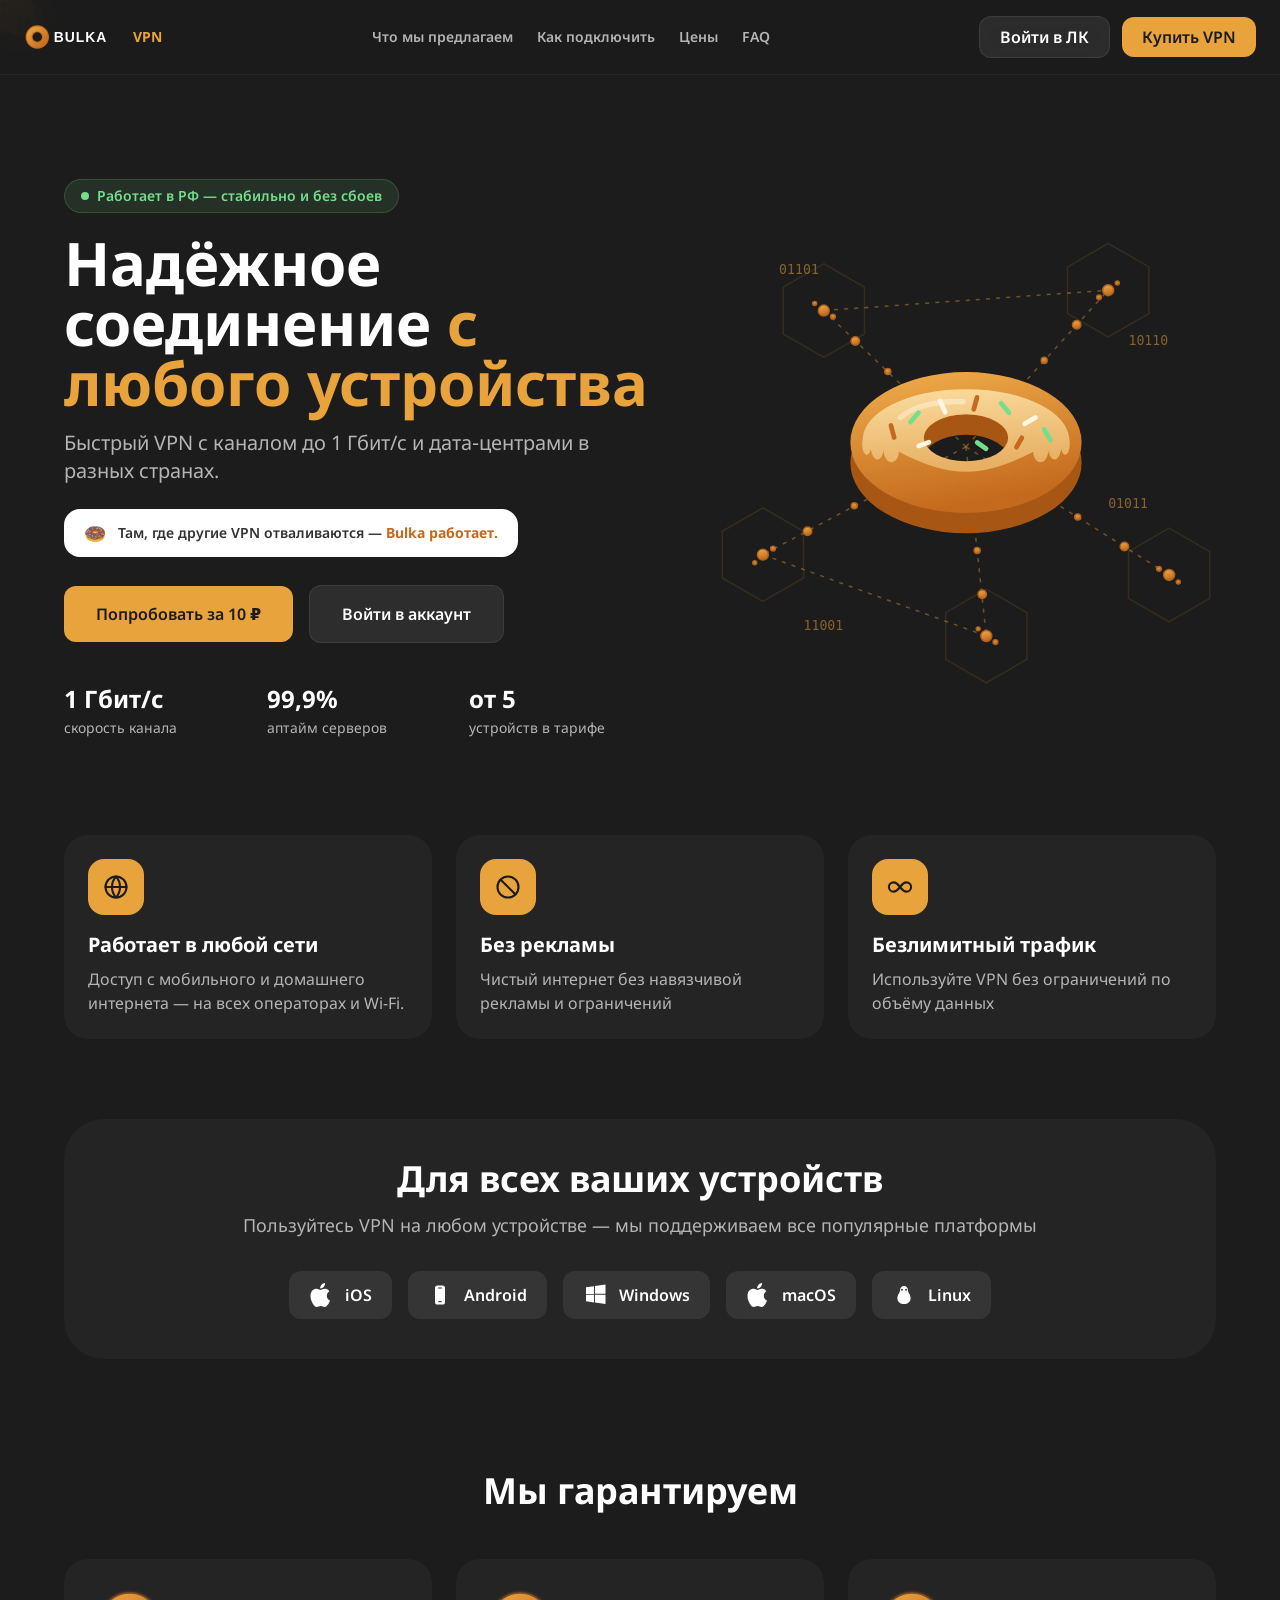
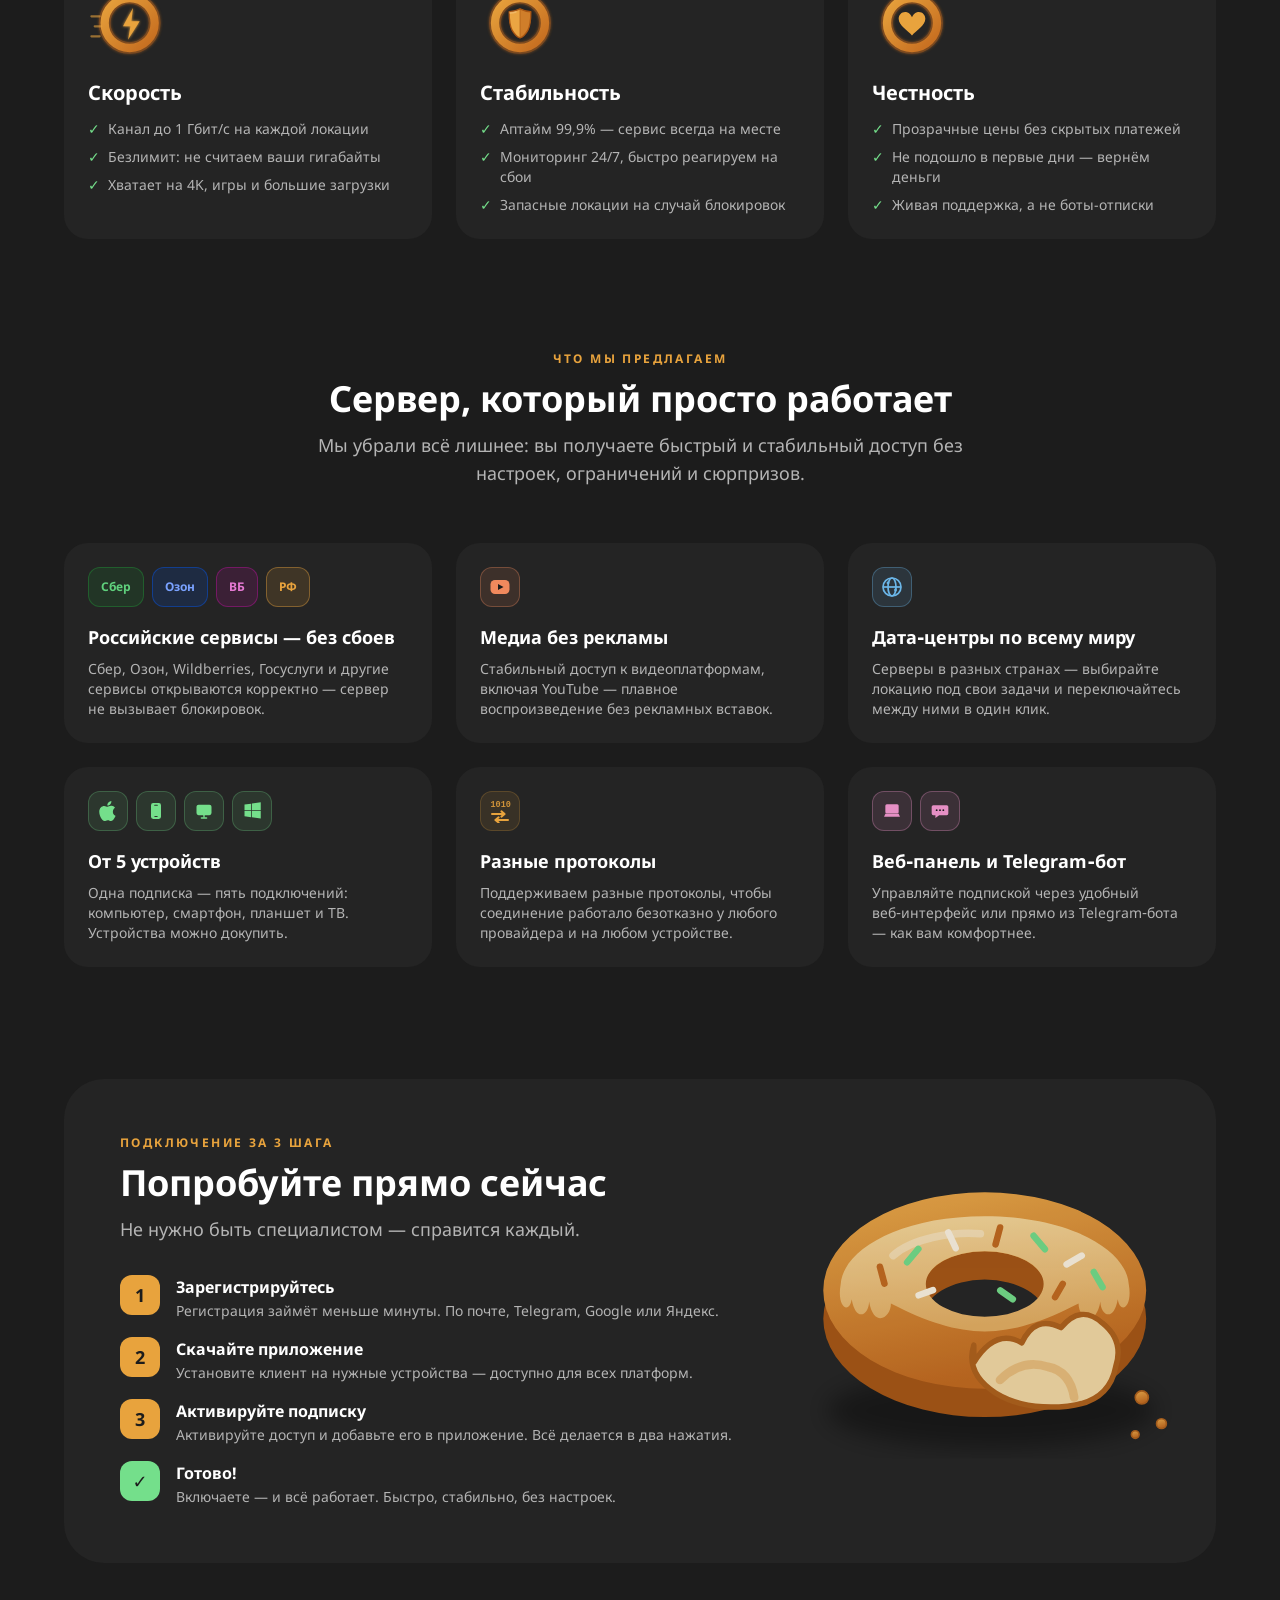
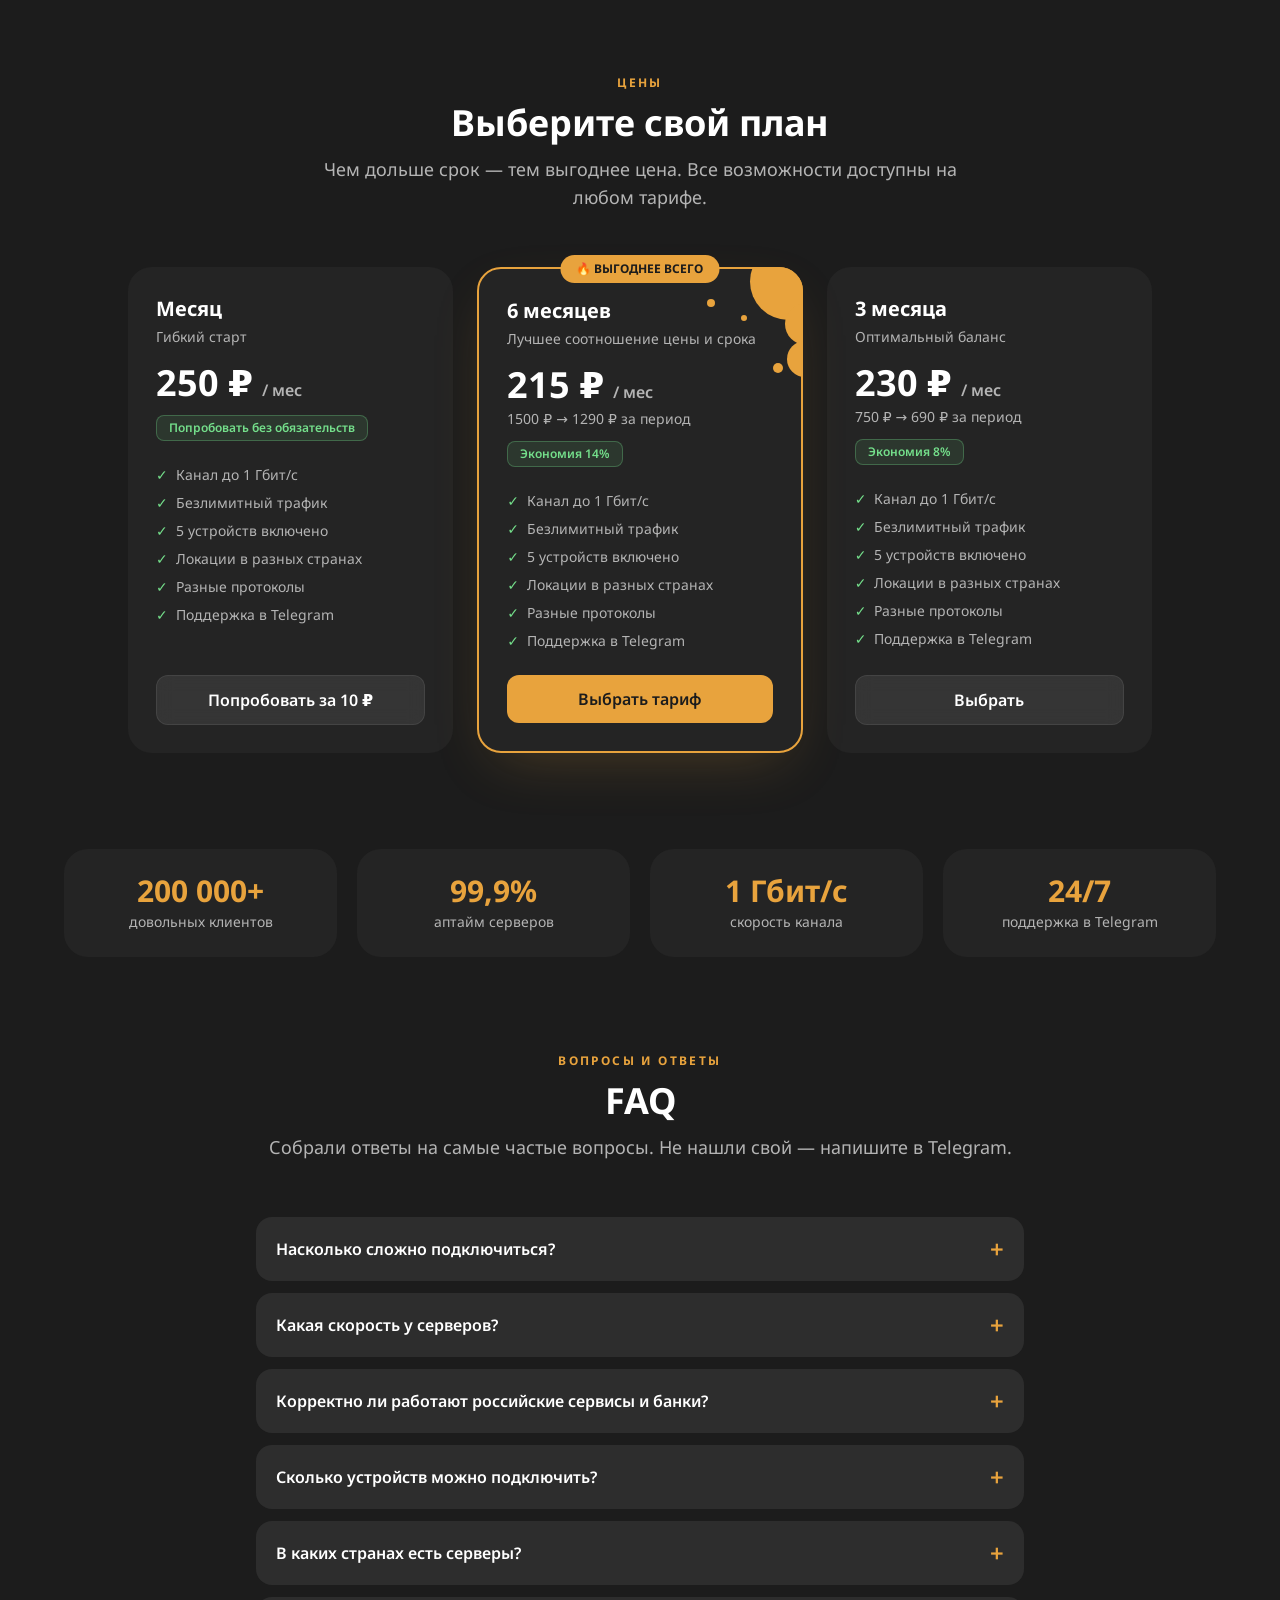
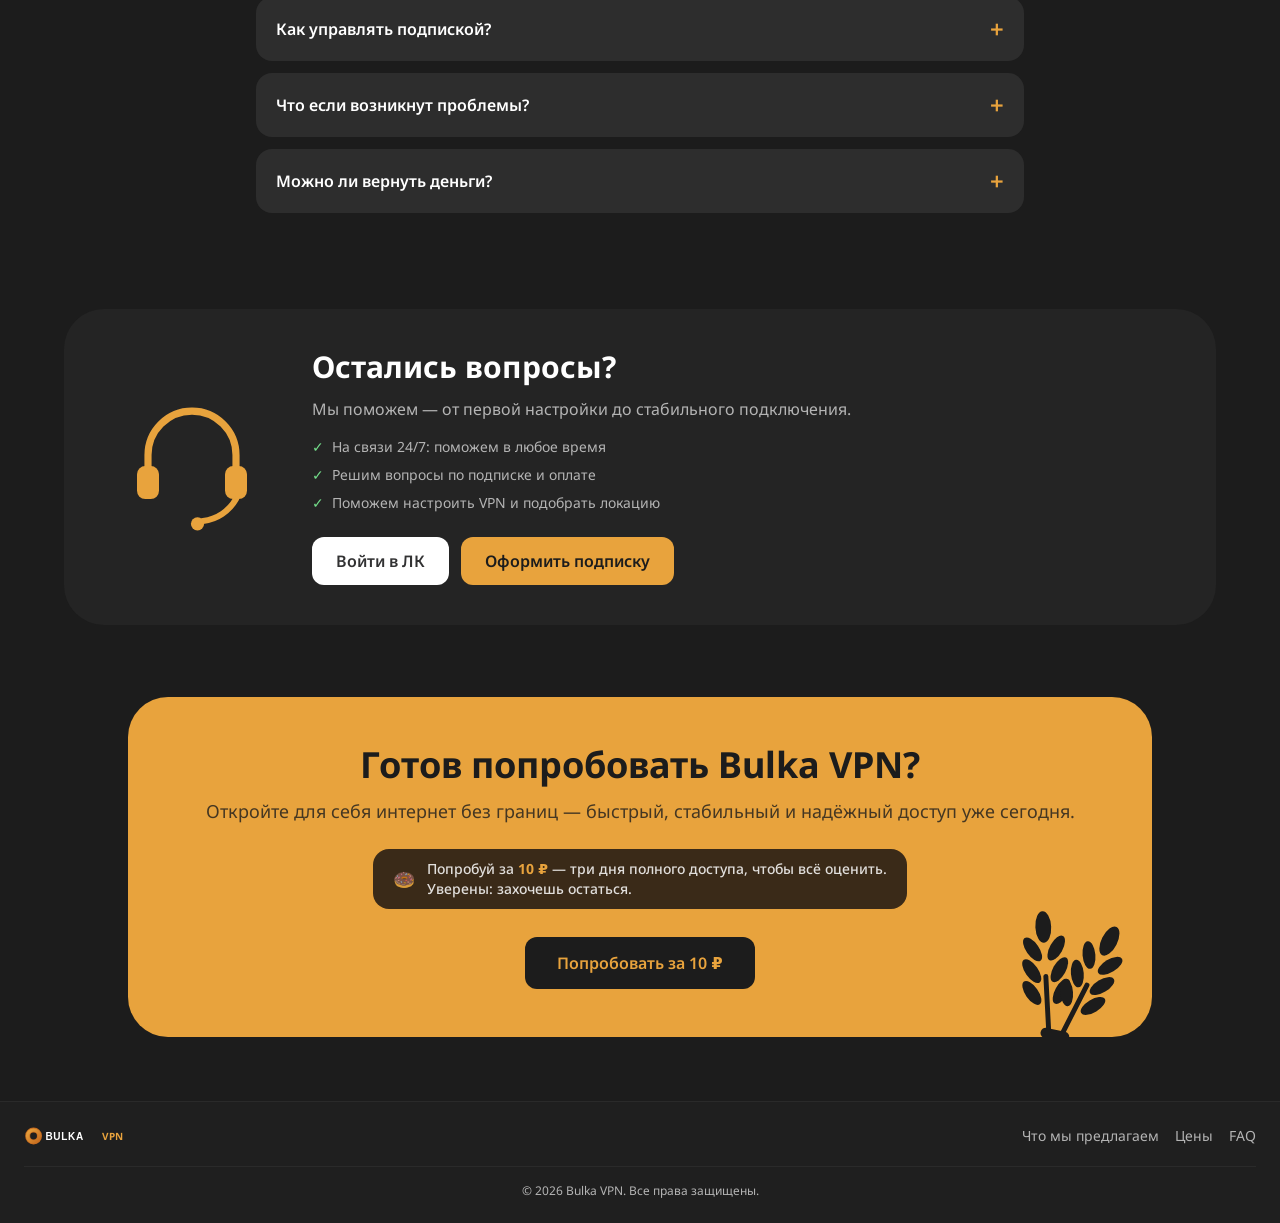
==== mainpage/index.html @ 7ebdee93 "chore(site): rename site/ to mainpage/ and slug main -> now Rename the marketing folder site/ -> mai" ====
<!DOCTYPE html>
<html lang="ru">
<head>
<meta charset="UTF-8">
<meta name="viewport" content="width=device-width, initial-scale=1.0">
<meta name="color-scheme" content="dark">

<title>Bulka VPN — быстрый и надёжный VPN-сервис</title>
<meta name="title" content="Bulka VPN — быстрый и надёжный VPN-сервис">
<meta name="description" content="Bulka VPN — защищаем вашу конфиденциальность в интернете. Серверы с каналом до 1 Гбит/с, локации в разных странах, безлимитный трафик, поддержка всех платформ.">
<meta name="keywords" content="VPN, Bulka VPN, быстрый VPN, безопасный интернет, обход блокировок, шифрование, анонимность, безлимитный VPN">
<meta name="robots" content="index, follow">
<meta name="language" content="Russian">
<meta name="author" content="Bulka VPN">
<meta name="theme-color" content="#1C1C1C">

<!-- Open Graph / Twitter -->
<meta property="og:type" content="website">
<meta property="og:site_name" content="Bulka VPN">
<meta property="og:url" content="https://bulkavpn.net/">
<meta property="og:title" content="Bulka VPN — быстрый и надёжный VPN-сервис">
<meta property="og:description" content="Быстрый VPN с каналом до 1 Гбит/с, безлимитным трафиком и локациями в разных странах. Надёжное соединение с любого устройства.">
<meta property="og:image" content="https://bulkavpn.net/assets/og.png">
<meta name="twitter:card" content="summary_large_image">
<meta name="twitter:title" content="Bulka VPN — быстрый и надёжный VPN-сервис">
<meta name="twitter:description" content="Быстрый VPN с каналом до 1 Гбит/с, безлимитным трафиком и локациями в разных странах.">
<meta name="twitter:image" content="https://bulkavpn.net/assets/og.png">

<link rel="icon" href="assets/hex.svg" type="image/svg+xml">
<link rel="apple-touch-icon" href="assets/hex.svg">
<link rel="canonical" href="https://bulkavpn.net/">

<!-- Preload локальных шрифтов -->
<link rel="preload" href="assets/fonts/noto-sans-cyrillic.woff2" as="font" type="font/woff2" crossorigin>
<link rel="preload" href="assets/fonts/noto-sans-latin.woff2" as="font" type="font/woff2" crossorigin>

<!-- Структурированные данные (Schema.org) -->
<script type="application/ld+json">
{
  "@context": "https://schema.org",
  "@graph": [
    {
      "@type": "Organization",
      "@id": "https://bulkavpn.net/#org",
      "name": "Bulka VPN",
      "url": "https://bulkavpn.net/",
      "logo": "https://bulkavpn.net/assets/og.png"
    },
    {
      "@type": "WebSite",
      "@id": "https://bulkavpn.net/#website",
      "name": "Bulka VPN",
      "url": "https://bulkavpn.net/",
      "inLanguage": "ru",
      "publisher": { "@id": "https://bulkavpn.net/#org" }
    },
    {
      "@type": "Product",
      "name": "Bulka VPN",
      "description": "Быстрый VPN с каналом до 1 Гбит/с, безлимитным трафиком и локациями в разных странах.",
      "brand": { "@id": "https://bulkavpn.net/#org" },
      "offers": [
        { "@type": "Offer", "name": "Месяц", "price": "250", "priceCurrency": "RUB", "url": "https://bulkavpn.net/#pricing", "availability": "https://schema.org/InStock" },
        { "@type": "Offer", "name": "3 месяца", "price": "690", "priceCurrency": "RUB", "url": "https://bulkavpn.net/#pricing", "availability": "https://schema.org/InStock" },
        { "@type": "Offer", "name": "6 месяцев", "price": "1290", "priceCurrency": "RUB", "url": "https://bulkavpn.net/#pricing", "availability": "https://schema.org/InStock" }
      ]
    },
    {
      "@type": "FAQPage",
      "mainEntity": [
        { "@type": "Question", "name": "Насколько сложно подключиться?", "acceptedAnswer": { "@type": "Answer", "text": "Всё займёт пару минут: оплачиваете тариф, скачиваете приложение, добавляете подписку по ключу — и сервер готов к работе. Никаких ручных настроек." } },
        { "@type": "Question", "name": "Какая скорость у серверов?", "acceptedAnswer": { "@type": "Answer", "text": "Канал каждого сервера — до 1 Гбит/с. Этого с запасом хватает для видео в 4K, больших загрузок и онлайн-игр без задержек." } },
        { "@type": "Question", "name": "Корректно ли работают российские сервисы и банки?", "acceptedAnswer": { "@type": "Answer", "text": "Да. ВКонтакте, Ozon, Wildberries, Сбер, Альфа-Банк и другие сервисы открываются корректно и без дополнительных проверок безопасности." } },
        { "@type": "Question", "name": "Сколько устройств можно подключить?", "acceptedAnswer": { "@type": "Answer", "text": "5 устройств уже включено в тариф в рамках одной подписки — подключайте компьютер, телефон, планшет или поделитесь подпиской с близкими. Также можно докупить дополнительные устройства." } },
        { "@type": "Question", "name": "В каких странах есть серверы?", "acceptedAnswer": { "@type": "Answer", "text": "Дата-центры расположены в разных странах. Локацию можно выбирать и переключать в любой момент прямо в приложении." } },
        { "@type": "Question", "name": "Как управлять подпиской?", "acceptedAnswer": { "@type": "Answer", "text": "Доступны два способа: удобный веб-интерфейс и Telegram-бот. Выбирайте то, что комфортнее именно вам." } },
        { "@type": "Question", "name": "Что если возникнут проблемы?", "acceptedAnswer": { "@type": "Answer", "text": "Наша поддержка на связи в Telegram. Отвечаем быстро и помогаем довести подключение до результата." } },
        { "@type": "Question", "name": "Можно ли вернуть деньги?", "acceptedAnswer": { "@type": "Answer", "text": "Если что-то пойдёт не так в первые дни — напишите в поддержку, мы поможем решить вопрос или оформим возврат." } }
      ]
    }
  ]
}
</script>

<!-- Tailwind (статическая сборка) -->
<link rel="stylesheet" href="assets/tailwind.css">

<style>
  /* Noto Sans — локальные вариативные шрифты */
  @font-face {
    font-family: 'Noto Sans';
    font-style: normal;
    font-weight: 100 900;
    font-display: swap;
    src: url('assets/fonts/noto-sans-cyrillic.woff2') format('woff2');
    unicode-range: U+0301, U+0400-045F, U+0490-0491, U+04B0-04B1, U+2116;
  }
  @font-face {
    font-family: 'Noto Sans';
    font-style: normal;
    font-weight: 100 900;
    font-display: swap;
    src: url('assets/fonts/noto-sans-latin.woff2') format('woff2');
    unicode-range: U+0000-00FF, U+0131, U+0152-0153, U+02BB-02BC, U+02C6, U+02DA, U+02DC, U+0304, U+0308, U+0329, U+2000-206F, U+20AC, U+2122, U+2191, U+2193, U+2212, U+2215, U+FEFF, U+FFFD;
  }

  html { scroll-behavior: smooth; }
  body {
    font-family: 'Noto Sans', ui-sans-serif, system-ui, sans-serif;
    background: #1C1C1C;
    color: #fff;
    min-height: 100vh;
    overflow-x: hidden;
  }
  ::selection { background: #E8A33D; color: #000; }

  /* Кнопки в стиле Bulka */
  .btn-primary {
    display: inline-flex; align-items: center; justify-content: center; gap: 8px;
    background: #E8A33D; color: #1C1C1C;
    font-weight: 600; font-size: 16px;
    padding: 12px 24px; border-radius: 12px;
    transition: opacity .2s, filter .2s, transform .2s;
  }
  .btn-primary:hover { filter: brightness(110%); transform: translateY(-1px); }

  .btn-secondary {
    display: inline-flex; align-items: center; justify-content: center; gap: 8px;
    background: rgba(255,255,255,.08); color: #fff;
    font-weight: 600; font-size: 16px;
    padding: 12px 24px; border-radius: 12px;
    backdrop-filter: blur(8px);
    border: 1px solid rgba(255,255,255,.08);
    transition: background .2s, transform .2s;
  }
  .btn-secondary:hover { background: rgba(255,255,255,.14); transform: translateY(-1px); }

  .btn-white {
    display: inline-flex; align-items: center; justify-content: center; gap: 8px;
    background: #fff; color: #323233;
    font-weight: 600; font-size: 16px;
    padding: 12px 24px; border-radius: 12px;
    transition: background .2s, transform .2s;
  }
  .btn-white:hover { background: #f0f0f0; transform: translateY(-1px); }

  /* Карточки Bulka */
  .card {
    background: #242424;
    border-radius: 24px;
    padding: 24px;
    transition: transform .25s cubic-bezier(.16,1,.3,1), background .25s;
  }
  .card:hover { transform: translateY(-4px); background: #2a2a2a; }

  .skip-link { position: absolute; left: -9999px; top: -9999px; }
  .skip-link:focus {
    position: fixed; left: 12px; top: 12px; z-index: 9999;
    background: #E8A33D; color: #1C1C1C; padding: 10px 14px; border-radius: 10px; font-weight: 700;
  }

  /* Reveal-on-scroll */
  .reveal { opacity: 0; transform: translateY(28px); transition: opacity .8s cubic-bezier(.16,1,.3,1), transform .8s cubic-bezier(.16,1,.3,1); }
  .reveal.show { opacity: 1; transform: none; }

  /* FAQ accordion */
  .qa .ans { max-height: 0; overflow: hidden; transition: max-height .4s cubic-bezier(.16,1,.3,1); }
  .qa.open .ans { max-height: 400px; }
  .qa.open .arr { transform: rotate(45deg); }
  .qa .arr { transition: transform .3s cubic-bezier(.16,1,.3,1); }

  /* CTA «Попробовать за 10 ₽» — мягкий скользящий блик раз в несколько секунд */
  .cta-shine { position: relative; overflow: hidden; }
  .cta-shine::after {
    content: ""; position: absolute; top: 0; bottom: 0; left: 0; width: 45%;
    background: linear-gradient(100deg, transparent 0%, rgba(255,255,255,.45) 50%, transparent 100%);
    transform: translateX(-160%) skewX(-18deg);
    animation: cta-shine 3s ease-in-out infinite;
    pointer-events: none;
  }
  @keyframes cta-shine {
    0%   { transform: translateX(-160%) skewX(-18deg); }
    22%  { transform: translateX(320%)  skewX(-18deg); }
    100% { transform: translateX(320%)  skewX(-18deg); }
  }
  @media (prefers-reduced-motion: reduce) { .cta-shine::after { animation: none; display: none; } }

  /* Раз в несколько секунд иконку поддержки «потряхивает» — как звонок старого телефона */
  @keyframes ring-shake {
    0%, 87%, 100% { transform: rotate(0deg); }
    88%   { transform: rotate(-11deg); }
    90%   { transform: rotate(9deg); }
    92%   { transform: rotate(-7deg); }
    94%   { transform: rotate(5deg); }
    96%   { transform: rotate(-3deg); }
    98%   { transform: rotate(1.5deg); }
  }
  .ring-shake { animation: ring-shake 3.2s ease-in-out infinite; transform-origin: 50% 50%; }
  @media (prefers-reduced-motion: reduce) { .ring-shake { animation: none; } }
</style>
</head>

<body class="font-body">

<div id="root">
  <a href="#content" class="skip-link">К основному содержимому</a>

  <div class="min-h-screen flex flex-col bg-bulka-bg">
    <!-- Плавающие пончики на фоне -->
    <canvas id="hex-canvas" class="fixed inset-0 pointer-events-none z-0" style="width:100%;height:100%;opacity:.35"></canvas>

    <!-- ================= HEADER ================= -->
    <div class="relative z-20">
      <header class="sticky top-0 w-full bg-bulka-bg/85 backdrop-blur-xl border-b border-white/5">
        <div class="max-w-7xl mx-auto px-4 py-3 sm:px-6 sm:py-4">
          <div class="flex items-center justify-between gap-3">
            <a class="flex shrink-0 items-center gap-1.5 sm:gap-2" href="/">
              <img src="assets/logo.svg" alt="Bulka VPN" class="h-6 sm:h-7 w-auto object-contain shrink-0">
              <span class="text-bulka-yellow font-bold text-xs sm:text-sm tracking-wide uppercase">VPN</span>
            </a>
            <nav class="hidden md:flex items-center gap-6 text-sm font-semibold text-bulka-text-gray">
              <a href="#features" class="hover:text-white transition-colors">Что мы предлагаем</a>
              <a href="#how" class="hover:text-white transition-colors">Как подключить</a>
              <a href="#pricing" class="hover:text-white transition-colors">Цены</a>
              <a href="#faq" class="hover:text-white transition-colors">FAQ</a>
            </nav>
            <div class="flex shrink-0 items-center gap-2 sm:gap-3">
              <a class="hidden sm:inline-flex btn-secondary !py-2.5 !px-5 text-sm" href="https://cabinet.bulkavpn.net/login">Войти в ЛК</a>
              <a class="btn-primary !py-2.5 !px-5 text-sm" href="https://cabinet.bulkavpn.net/buy/now">Купить VPN</a>
            </div>
          </div>
        </div>
      </header>
    </div>

    <!-- ================= MAIN ================= -->
    <main id="content" tabindex="-1" class="flex-1 relative z-10 px-3 py-4 sm:px-4 sm:py-6">
      <div class="max-w-7xl mx-auto">

        <!-- ============ HERO ============ -->
        <section class="relative px-3 py-10 sm:px-4 sm:py-14 md:py-20">
          <div class="max-w-6xl mx-auto grid grid-cols-1 lg:grid-cols-[1.1fr_.9fr] gap-10 items-center">
            <div class="text-center lg:text-left relative z-10">
              <div class="inline-flex items-center gap-2 mb-5 px-4 py-1.5 rounded-full text-xs sm:text-sm font-semibold text-bulka-green bg-bulka-green/10 border border-bulka-green/20 animate-fade-in">
                <span class="w-2 h-2 rounded-full bg-bulka-green animate-pulse-dot"></span>
                Работает в РФ — стабильно и без сбоев
              </div>
              <h1 class="text-4xl sm:text-5xl md:text-6xl font-bold text-white mb-4 animate-fade-in leading-[1.05]">
                Надёжное соединение <span class="text-bulka-yellow">с любого устройства</span>
              </h1>
              <p class="text-base sm:text-lg md:text-xl text-bulka-text-gray mb-6 animate-fade-in max-w-xl mx-auto lg:mx-0" style="animation-delay:.1s">
                Быстрый VPN с каналом до 1&nbsp;Гбит/с и дата‑центрами в разных странах.
              </p>
              <div class="flex justify-center lg:justify-start animate-fade-in mb-7" style="animation-delay:.15s">
                <div class="inline-flex items-center gap-2 sm:gap-3 rounded-2xl bg-white text-bulka-gray-dark px-4 py-2.5 sm:px-5 text-xs sm:text-sm font-semibold leading-snug max-w-2xl text-left">
                  <span class="text-base sm:text-lg leading-none shrink-0">🍩</span>
                  <span>Там, где другие VPN отваливаются — <span class="font-bold text-bulka-orange">Bulka работает.</span></span>
                </div>
              </div>
              <div class="flex flex-col sm:flex-row gap-3 sm:gap-4 justify-center lg:justify-start items-stretch sm:items-center animate-fade-in max-w-md sm:max-w-none mx-auto lg:mx-0" style="animation-delay:.2s">
                <a class="btn-primary cta-shine w-full sm:w-auto text-base sm:text-lg !px-8 !py-3.5" href="https://cabinet.bulkavpn.net/buy/now">Попробовать за 10 ₽</a>
                <a class="btn-secondary w-full sm:w-auto text-base sm:text-lg !px-8 !py-3.5" href="https://cabinet.bulkavpn.net/login">Войти в аккаунт</a>
              </div>
              <!-- Метрики -->
              <div class="grid grid-cols-3 gap-3 sm:gap-8 mt-10 max-w-xl mx-auto lg:mx-0 animate-fade-in" style="animation-delay:.25s">
                <div class="min-w-0"><b class="block text-lg sm:text-2xl font-bold text-white leading-tight">1 Гбит/с</b><span class="text-[11px] sm:text-sm text-bulka-text-gray">скорость канала</span></div>
                <div class="min-w-0"><b class="block text-lg sm:text-2xl font-bold text-white leading-tight">99,9%</b><span class="text-[11px] sm:text-sm text-bulka-text-gray">аптайм серверов</span></div>
                <div class="min-w-0"><b class="block text-lg sm:text-2xl font-bold text-white leading-tight">от 5</b><span class="text-[11px] sm:text-sm text-bulka-text-gray">устройств в тарифе</span></div>
              </div>
            </div>
            <div class="relative z-10 hidden lg:block animate-fade-in" style="animation-delay:.2s">
              <img src="assets/hero.svg" alt="Bulka VPN" class="w-full max-w-[33rem] mx-auto animate-float-slow">
            </div>
          </div>
        </section>

        <!-- ============ HERO CARDS ============ -->
        <section class="py-4 px-3 sm:px-4">
          <div class="max-w-6xl mx-auto grid grid-cols-1 sm:grid-cols-2 xl:grid-cols-3 gap-4 sm:gap-6">
            <div class="card reveal">
              <div class="w-14 h-14 bg-bulka-yellow rounded-2xl flex items-center justify-center mb-4">
                <svg fill="none" stroke="#1C1C1C" viewBox="0 0 24 24" class="w-7 h-7" stroke-width="1.8" stroke-linecap="round" stroke-linejoin="round" aria-hidden="true">
                  <circle cx="12" cy="12" r="9"></circle><path d="M3 12h18"></path>
                  <path d="M12 3a13.5 13.5 0 0 1 0 18 13.5 13.5 0 0 1 0-18"></path>
                </svg>
              </div>
              <h3 class="text-lg sm:text-xl font-bold text-white mb-2">Работает в любой сети</h3>
              <p class="text-sm sm:text-base text-bulka-text-gray">Доступ с мобильного и домашнего интернета — на всех операторах и Wi-Fi.</p>
            </div>
            <div class="card reveal">
              <div class="w-14 h-14 bg-bulka-yellow rounded-2xl flex items-center justify-center mb-4">
                <svg fill="none" stroke="#1C1C1C" viewBox="0 0 24 24" class="w-7 h-7" stroke-width="1.8" stroke-linecap="round" stroke-linejoin="round" aria-hidden="true">
                  <circle cx="12" cy="12" r="9"></circle><path d="m5.7 5.7 12.6 12.6"></path>
                </svg>
              </div>
              <h3 class="text-lg sm:text-xl font-bold text-white mb-2">Без рекламы</h3>
              <p class="text-sm sm:text-base text-bulka-text-gray">Чистый интернет без навязчивой рекламы и ограничений</p>
            </div>
            <div class="card reveal">
              <div class="w-14 h-14 bg-bulka-yellow rounded-2xl flex items-center justify-center mb-4">
                <svg fill="none" stroke="#1C1C1C" viewBox="0 0 24 24" class="w-7 h-7" stroke-width="1.8" stroke-linecap="round" stroke-linejoin="round" aria-hidden="true">
                  <path d="M12 12c-2-2.67-3.6-4-5.5-4a4 4 0 1 0 0 8c1.9 0 3.5-1.33 5.5-4Z"></path>
                  <path d="M12 12c2 2.67 3.6 4 5.5 4a4 4 0 0 0 0-8c-1.9 0-3.5 1.33-5.5 4Z"></path>
                </svg>
              </div>
              <h3 class="text-lg sm:text-xl font-bold text-white mb-2">Безлимитный трафик</h3>
              <p class="text-sm sm:text-base text-bulka-text-gray">Используйте VPN без ограничений по объёму данных</p>
            </div>
          </div>
        </section>

        <!-- ============ PLATFORMS (из Bulka) ============ -->
        <section class="py-12 sm:py-16 px-3 sm:px-4">
          <div class="max-w-6xl mx-auto bg-bulka-bg-secondary rounded-3xl md:rounded-bulka p-6 md:p-10 reveal">
            <div class="text-center mb-8">
              <h2 class="text-2xl sm:text-3xl md:text-4xl font-bold text-white mb-3">Для всех ваших устройств</h2>
              <p class="text-base sm:text-lg text-bulka-text-gray">Пользуйтесь VPN на любом устройстве — мы поддерживаем все популярные платформы</p>
            </div>
            <div class="flex flex-wrap justify-center gap-3 sm:gap-4">
              <div class="bg-white/[.08] flex gap-2 md:gap-3 items-center justify-center px-4 md:px-5 py-2.5 md:py-3 rounded-xl backdrop-blur-sm hover:bg-white/[.14] transition-colors">
                <span class="w-5 h-5 md:w-6 md:h-6 text-white"><svg class="block w-full h-full" fill="none" viewBox="0 0 24 24" aria-hidden="true"><path d="M20.4144 8.1816C20.2752 8.2896 17.8176 9.6744 17.8176 12.7536C17.8176 16.3152 20.9448 17.5752 21.0384 17.6064C21.024 17.6832 20.5416 19.332 19.3896 21.012C18.3624 22.4904 17.2896 23.9664 15.6576 23.9664C14.0256 23.9664 13.6056 23.0184 11.7216 23.0184C9.8856 23.0184 9.2328 23.9976 7.74 23.9976C6.2472 23.9976 5.2056 22.6296 4.008 20.9496C2.6208 18.9768 1.5 15.912 1.5 13.0032C1.5 8.3376 4.5336 5.8632 7.5192 5.8632C9.1056 5.8632 10.428 6.9048 11.424 6.9048C12.372 6.9048 13.8504 5.8008 15.6552 5.8008C16.3392 5.8008 18.7968 5.8632 20.4144 8.1816ZM14.7984 3.8256C15.5448 2.94 16.0728 1.7112 16.0728 0.4824C16.0728 0.312 16.0584 0.1392 16.0272 0C14.8128 0.0456 13.368 0.8088 12.4968 1.8192C11.8128 2.5968 11.1744 3.8256 11.1744 5.0712C11.1744 5.2584 11.2056 5.4456 11.22 5.5056C11.2968 5.52 11.4216 5.5368 11.5464 5.5368C12.636 5.5368 14.0064 4.8072 14.7984 3.8256Z" fill="currentColor"></path></svg></span>
                <span class="font-semibold text-sm md:text-base">iOS</span>
              </div>
              <div class="bg-white/[.08] flex gap-2 md:gap-3 items-center justify-center px-4 md:px-5 py-2.5 md:py-3 rounded-xl backdrop-blur-sm hover:bg-white/[.14] transition-colors">
                <span class="w-5 h-5 md:w-6 md:h-6 text-white"><svg class="block w-full h-full" fill="none" viewBox="0 0 24 24" aria-hidden="true"><path fill="currentColor" fill-rule="evenodd" d="M9.6 2.5H14.4A2.6 2.6 0 0 1 17 5.1V18.9A2.6 2.6 0 0 1 14.4 21.5H9.6A2.6 2.6 0 0 1 7 18.9V5.1A2.6 2.6 0 0 1 9.6 2.5ZM10.6 4.4A0.6 0.6 0 0 0 10.6 5.6H13.4A0.6 0.6 0 0 0 13.4 4.4ZM10.9 18.1A0.6 0.6 0 0 0 10.9 19.3H13.1A0.6 0.6 0 0 0 13.1 18.1Z"/></svg></span>
                <span class="font-semibold text-sm md:text-base">Android</span>
              </div>
              <div class="bg-white/[.08] flex gap-2 md:gap-3 items-center justify-center px-4 md:px-5 py-2.5 md:py-3 rounded-xl backdrop-blur-sm hover:bg-white/[.14] transition-colors">
                <span class="w-5 h-5 md:w-6 md:h-6 text-white"><svg class="block w-full h-full" fill="none" viewBox="0 0 24 24" aria-hidden="true"><path d="M3 4.27073L10.9728 3.18496L10.9764 10.8754L3.00737 10.9207L3 4.27073ZM10.969 11.7614L10.9753 19.4586L3.00626 18.363L3.00581 11.7098L10.969 11.7614ZM11.9355 3.04287L22.5068 1.5V10.7775L11.9355 10.8615V3.04287ZM22.5092 11.8338L22.5068 21.0696L11.9355 19.5776L11.9207 11.8166L22.5092 11.8338Z" fill="currentColor"></path></svg></span>
                <span class="font-semibold text-sm md:text-base">Windows</span>
              </div>
              <div class="bg-white/[.08] flex gap-2 md:gap-3 items-center justify-center px-4 md:px-5 py-2.5 md:py-3 rounded-xl backdrop-blur-sm hover:bg-white/[.14] transition-colors">
                <span class="w-5 h-5 md:w-6 md:h-6 text-white"><svg class="block w-full h-full" fill="none" viewBox="0 0 24 24" aria-hidden="true"><path d="M20.4144 8.1816C20.2752 8.2896 17.8176 9.6744 17.8176 12.7536C17.8176 16.3152 20.9448 17.5752 21.0384 17.6064C21.024 17.6832 20.5416 19.332 19.3896 21.012C18.3624 22.4904 17.2896 23.9664 15.6576 23.9664C14.0256 23.9664 13.6056 23.0184 11.7216 23.0184C9.8856 23.0184 9.2328 23.9976 7.74 23.9976C6.2472 23.9976 5.2056 22.6296 4.008 20.9496C2.6208 18.9768 1.5 15.912 1.5 13.0032C1.5 8.3376 4.5336 5.8632 7.5192 5.8632C9.1056 5.8632 10.428 6.9048 11.424 6.9048C12.372 6.9048 13.8504 5.8008 15.6552 5.8008C16.3392 5.8008 18.7968 5.8632 20.4144 8.1816ZM14.7984 3.8256C15.5448 2.94 16.0728 1.7112 16.0728 0.4824C16.0728 0.312 16.0584 0.1392 16.0272 0C14.8128 0.0456 13.368 0.8088 12.4968 1.8192C11.8128 2.5968 11.1744 3.8256 11.1744 5.0712C11.1744 5.2584 11.2056 5.4456 11.22 5.5056C11.2968 5.52 11.4216 5.5368 11.5464 5.5368C12.636 5.5368 14.0064 4.8072 14.7984 3.8256Z" fill="currentColor"></path></svg></span>
                <span class="font-semibold text-sm md:text-base">macOS</span>
              </div>
              <div class="bg-white/[.08] flex gap-2 md:gap-3 items-center justify-center px-4 md:px-5 py-2.5 md:py-3 rounded-xl backdrop-blur-sm hover:bg-white/[.14] transition-colors">
                <span class="w-5 h-5 md:w-6 md:h-6 text-white"><svg class="block w-full h-full" fill="none" viewBox="0 0 24 24" aria-hidden="true"><path fill="currentColor" fill-rule="evenodd" d="M12 3C9.5 3 8 5 8 7.3c0 1.3-.5 2.1-1.1 3.1C6 11.9 5.4 13.2 5.4 15.4 5.4 18.6 8.3 21 12 21s6.6-2.4 6.6-5.6c0-2.2-.6-3.5-1.5-5C16.5 9.4 16 8.6 16 7.3 16 5 14.5 3 12 3ZM9 6.65a.9 1 0 1 0 1.8 0 .9 1 0 1 0-1.8 0ZM13.2 6.65a.9 1 0 1 0 1.8 0 .9 1 0 1 0-1.8 0Z"/></svg></span>
                <span class="font-semibold text-sm md:text-base">Linux</span>
              </div>
            </div>
          </div>
        </section>

        <!-- ============ МЫ ГАРАНТИРУЕМ (из Bulka) ============ -->
        <section class="py-8 sm:py-12 px-3 sm:px-4">
          <div class="max-w-6xl mx-auto">
            <h2 class="text-2xl sm:text-3xl md:text-4xl font-bold text-white text-center mb-8 sm:mb-12 reveal">Мы гарантируем</h2>
            <div class="grid grid-cols-1 md:grid-cols-3 gap-5 sm:gap-6">
              <div class="card reveal flex flex-col">
                <img src="assets/speed.svg" alt="Скорость" class="w-20 h-20 object-contain mb-4">
                <h3 class="text-xl font-bold text-white mb-3">Скорость</h3>
                <ul class="space-y-2 text-sm text-bulka-text-gray">
                  <li class="flex gap-2"><span class="text-bulka-green shrink-0">✓</span>Канал до 1 Гбит/с на каждой локации</li>
                  <li class="flex gap-2"><span class="text-bulka-green shrink-0">✓</span>Безлимит: не считаем ваши гигабайты</li>
                  <li class="flex gap-2"><span class="text-bulka-green shrink-0">✓</span>Хватает на 4K, игры и большие загрузки</li>
                </ul>
              </div>
              <div class="card reveal flex flex-col">
                <img src="assets/stability.svg" alt="Стабильность" class="w-20 h-20 object-contain mb-4">
                <h3 class="text-xl font-bold text-white mb-3">Стабильность</h3>
                <ul class="space-y-2 text-sm text-bulka-text-gray">
                  <li class="flex gap-2"><span class="text-bulka-green shrink-0">✓</span>Аптайм 99,9% — сервис всегда на месте</li>
                  <li class="flex gap-2"><span class="text-bulka-green shrink-0">✓</span>Мониторинг 24/7, быстро реагируем на сбои</li>
                  <li class="flex gap-2"><span class="text-bulka-green shrink-0">✓</span>Запасные локации на случай блокировок</li>
                </ul>
              </div>
              <div class="card reveal flex flex-col">
                <img src="assets/honesty.svg" alt="Честность" class="w-20 h-20 object-contain mb-4">
                <h3 class="text-xl font-bold text-white mb-3">Честность</h3>
                <ul class="space-y-2 text-sm text-bulka-text-gray">
                  <li class="flex gap-2"><span class="text-bulka-green shrink-0">✓</span>Прозрачные цены без скрытых платежей</li>
                  <li class="flex gap-2"><span class="text-bulka-green shrink-0">✓</span>Не подошло в первые дни — вернём деньги</li>
                  <li class="flex gap-2"><span class="text-bulka-green shrink-0">✓</span>Живая поддержка, а не боты-отписки</li>
                </ul>
              </div>
            </div>
          </div>
        </section>

        <!-- ============ FEATURES ============ -->
        <section id="features" class="py-12 sm:py-16 px-3 sm:px-4">
          <div class="max-w-6xl mx-auto">
            <div class="text-center max-w-2xl mx-auto mb-10 sm:mb-14 reveal">
              <div class="text-bulka-yellow font-bold text-xs tracking-[.2em] uppercase mb-3">Что мы предлагаем</div>
              <h2 class="text-2xl sm:text-3xl md:text-4xl font-bold text-white mb-3">Сервер, который просто работает</h2>
              <p class="text-base sm:text-lg text-bulka-text-gray">Мы убрали всё лишнее: вы получаете быстрый и стабильный доступ без настроек, ограничений и сюрпризов.</p>
            </div>
            <div class="grid grid-cols-1 sm:grid-cols-2 lg:grid-cols-3 gap-5 sm:gap-6">
              <div class="card reveal">
                <div class="flex flex-wrap gap-2 mb-4">
                  <span class="h-10 px-3 rounded-xl border text-xs font-bold flex items-center" style="background:rgba(33,160,56,.14);border-color:rgba(33,160,56,.38);color:#5FD07C">Сбер</span>
                  <span class="h-10 px-3 rounded-xl border text-xs font-bold flex items-center" style="background:rgba(0,91,255,.14);border-color:rgba(0,91,255,.4);color:#7AA2FF">Озон</span>
                  <span class="h-10 px-3 rounded-xl border text-xs font-bold flex items-center" style="background:rgba(203,17,171,.14);border-color:rgba(203,17,171,.4);color:#E579D3">ВБ</span>
                  <span class="h-10 px-3 rounded-xl border text-xs font-bold flex items-center" style="background:rgba(232,163,61,.14);border-color:rgba(232,163,61,.4);color:#E8A33D">РФ</span>
                </div>
                <h3 class="text-lg font-bold text-white mb-2">Российские сервисы — без сбоев</h3>
                <p class="text-sm text-bulka-text-gray">Сбер, Озон, Wildberries, Госуслуги и другие сервисы открываются корректно — сервер не вызывает блокировок.</p>
              </div>
              <div class="card reveal">
                <div class="w-10 h-10 rounded-xl border flex items-center justify-center mb-4" style="background:rgba(240,137,93,.12);border-color:rgba(240,137,93,.32);color:#F0895D">
                  <svg class="w-6 h-6" viewBox="0 0 24 24" fill="none" aria-hidden="true"><rect x="2.5" y="5" width="19" height="14" rx="4.5" fill="currentColor"/><path d="M10 9 L15.5 12 L10 15 Z" fill="#1C1C1C"/></svg>
                </div>
                <h3 class="text-lg font-bold text-white mb-2">Медиа без рекламы</h3>
                <p class="text-sm text-bulka-text-gray">Стабильный доступ к видеоплатформам, включая YouTube — плавное воспроизведение без рекламных вставок.</p>
              </div>
              <div class="card reveal">
                <div class="w-10 h-10 rounded-xl border flex items-center justify-center mb-4" style="background:rgba(107,182,232,.12);border-color:rgba(107,182,232,.32);color:#6BB6E8">
                  <svg class="w-6 h-6" viewBox="0 0 24 24" fill="none" aria-hidden="true">
                    <g stroke="currentColor" stroke-width="1.7" fill="none">
                      <circle cx="12" cy="12" r="9"/>
                      <path d="M3 12 H21"/>
                      <ellipse cx="12" cy="12" rx="4" ry="9"/>
                    </g>
                    <g fill="currentColor"><circle cx="8" cy="8" r="1.4"/><circle cx="15.5" cy="15" r="1.4"/></g>
                  </svg>
                </div>
                <h3 class="text-lg font-bold text-white mb-2">Дата‑центры по всему миру</h3>
                <p class="text-sm text-bulka-text-gray">Серверы в разных странах — выбирайте локацию под свои задачи и переключайтесь между ними в один клик.</p>
              </div>
              <div class="card reveal">
                <div class="flex flex-wrap gap-2 mb-4">
                  <span class="w-10 h-10 rounded-xl bg-bulka-green/10 border border-bulka-green/25 flex items-center justify-center text-bulka-green" title="iOS">
                    <svg class="w-5 h-5" viewBox="0 0 24 24" fill="none" aria-hidden="true"><path d="M20.4144 8.1816C20.2752 8.2896 17.8176 9.6744 17.8176 12.7536C17.8176 16.3152 20.9448 17.5752 21.0384 17.6064C21.024 17.6832 20.5416 19.332 19.3896 21.012C18.3624 22.4904 17.2896 23.9664 15.6576 23.9664C14.0256 23.9664 13.6056 23.0184 11.7216 23.0184C9.8856 23.0184 9.2328 23.9976 7.74 23.9976C6.2472 23.9976 5.2056 22.6296 4.008 20.9496C2.6208 18.9768 1.5 15.912 1.5 13.0032C1.5 8.3376 4.5336 5.8632 7.5192 5.8632C9.1056 5.8632 10.428 6.9048 11.424 6.9048C12.372 6.9048 13.8504 5.8008 15.6552 5.8008C16.3392 5.8008 18.7968 5.8632 20.4144 8.1816ZM14.7984 3.8256C15.5448 2.94 16.0728 1.7112 16.0728 0.4824C16.0728 0.312 16.0584 0.1392 16.0272 0C14.8128 0.0456 13.368 0.8088 12.4968 1.8192C11.8128 2.5968 11.1744 3.8256 11.1744 5.0712C11.1744 5.2584 11.2056 5.4456 11.22 5.5056C11.2968 5.52 11.4216 5.5368 11.5464 5.5368C12.636 5.5368 14.0064 4.8072 14.7984 3.8256Z" fill="currentColor"></path></svg>
                  </span>
                  <span class="w-10 h-10 rounded-xl bg-bulka-green/10 border border-bulka-green/25 flex items-center justify-center text-bulka-green" title="Смартфон">
                    <svg class="w-5 h-5" viewBox="0 0 24 24" fill="none" aria-hidden="true"><path fill="currentColor" fill-rule="evenodd" d="M8.6 2.5H15.4A2.6 2.6 0 0 1 18 5.1V18.9A2.6 2.6 0 0 1 15.4 21.5H8.6A2.6 2.6 0 0 1 6 18.9V5.1A2.6 2.6 0 0 1 8.6 2.5ZM10.4 4.4A0.6 0.6 0 0 0 10.4 5.6H13.6A0.6 0.6 0 0 0 13.6 4.4ZM10.6 18.1A0.6 0.6 0 0 0 10.6 19.3H13.4A0.6 0.6 0 0 0 13.4 18.1Z"/></svg>
                  </span>
                  <span class="w-10 h-10 rounded-xl bg-bulka-green/10 border border-bulka-green/25 flex items-center justify-center text-bulka-green" title="ТВ">
                    <svg class="w-5 h-5" viewBox="0 0 24 24" fill="none" aria-hidden="true"><rect x="3" y="4.5" width="18" height="12.5" rx="2.5" fill="currentColor"/><rect x="8" y="19.4" width="8" height="2" rx="1" fill="currentColor"/><path d="M12 17 V19.4" stroke="currentColor" stroke-width="1.6" stroke-linecap="round"/></svg>
                  </span>
                  <span class="w-10 h-10 rounded-xl bg-bulka-green/10 border border-bulka-green/25 flex items-center justify-center text-bulka-green" title="Windows">
                    <svg class="w-5 h-5" viewBox="0 0 24 24" fill="none" aria-hidden="true"><path d="M3 4.27073L10.9728 3.18496L10.9764 10.8754L3.00737 10.9207L3 4.27073ZM10.969 11.7614L10.9753 19.4586L3.00626 18.363L3.00581 11.7098L10.969 11.7614ZM11.9355 3.04287L22.5068 1.5V10.7775L11.9355 10.8615V3.04287ZM22.5092 11.8338L22.5068 21.0696L11.9355 19.5776L11.9207 11.8166L22.5092 11.8338Z" fill="currentColor"></path></svg>
                  </span>
                </div>
                <h3 class="text-lg font-bold text-white mb-2">От 5 устройств</h3>
                <p class="text-sm text-bulka-text-gray">Одна подписка — пять подключений: компьютер, смартфон, планшет и ТВ. Устройства можно докупить.</p>
              </div>
              <div class="card reveal">
                <div class="w-10 h-10 rounded-xl bg-bulka-yellow/10 border border-bulka-yellow/20 flex items-center justify-center mb-4 text-bulka-yellow">
                  <svg class="w-6 h-6" viewBox="0 0 24 24" fill="none" aria-hidden="true">
                    <text x="2.5" y="8" font-family="Consolas,monospace" font-size="8.5" font-weight="700" fill="currentColor" opacity=".85">1010</text>
                    <g stroke="currentColor" stroke-width="2" stroke-linecap="round" stroke-linejoin="round">
                      <path d="M4 15 H16"/>
                      <path d="M13.4 12.4 L16.6 15 L13.4 17.6"/>
                      <path d="M20 21 H8"/>
                      <path d="M10.6 18.4 L7.4 21 L10.6 23.6"/>
                    </g>
                  </svg>
                </div>
                <h3 class="text-lg font-bold text-white mb-2">Разные протоколы</h3>
                <p class="text-sm text-bulka-text-gray">Поддерживаем разные протоколы, чтобы соединение работало безотказно у любого провайдера и на любом устройстве.</p>
              </div>
              <div class="card reveal">
                <div class="flex flex-wrap gap-2 mb-4">
                  <span class="w-10 h-10 rounded-xl border flex items-center justify-center" style="background:rgba(229,143,196,.12);border-color:rgba(229,143,196,.32);color:#E58FC4" title="Веб-панель">
                    <svg class="w-5 h-5" viewBox="0 0 24 24" fill="none" aria-hidden="true"><rect x="4" y="4" width="16" height="11" rx="1.8" fill="currentColor"/><path d="M2.5 18.8 H21.5 L20 15.2 H4 Z" fill="currentColor"/></svg>
                  </span>
                  <span class="w-10 h-10 rounded-xl border flex items-center justify-center" style="background:rgba(229,143,196,.12);border-color:rgba(229,143,196,.32);color:#E58FC4" title="Мессенджер">
                    <svg class="w-5 h-5" viewBox="0 0 24 24" fill="none" aria-hidden="true"><path d="M4 5 H20 A2 2 0 0 1 22 7 V15 A2 2 0 0 1 20 17 H11 L6.5 20.5 V17 H4 A2 2 0 0 1 2 15 V7 A2 2 0 0 1 4 5 Z" fill="currentColor"/><g fill="#1C1C1C"><circle cx="8" cy="11" r="1.1"/><circle cx="12" cy="11" r="1.1"/><circle cx="16" cy="11" r="1.1"/></g></svg>
                  </span>
                </div>
                <h3 class="text-lg font-bold text-white mb-2">Веб‑панель и Telegram‑бот</h3>
                <p class="text-sm text-bulka-text-gray">Управляйте подпиской через удобный веб‑интерфейс или прямо из Telegram‑бота — как вам комфортнее.</p>
              </div>
            </div>
          </div>
        </section>

        <!-- ============ STEPS ============ -->
        <section id="how" class="py-8 sm:py-12 px-3 sm:px-4">
          <div class="max-w-6xl mx-auto bg-bulka-bg-secondary rounded-3xl md:rounded-bulka p-6 sm:p-10 md:p-14 relative overflow-hidden reveal">
            <img src="assets/steps.svg" alt="" class="hidden lg:block absolute right-2 xl:right-6 top-1/2 -translate-y-1/2 w-[19.5rem] xl:w-[24rem] opacity-90 pointer-events-none">
            <div class="lg:max-w-[60%]">
              <div class="text-bulka-yellow font-bold text-xs tracking-[.2em] uppercase mb-3">Подключение за 3 шага</div>
              <h2 class="text-2xl sm:text-3xl md:text-4xl font-bold text-white mb-3">Попробуйте прямо сейчас</h2>
              <p class="text-base sm:text-lg text-bulka-text-gray mb-8">Не нужно быть специалистом — справится каждый.</p>
              <div class="space-y-4">
                <div class="flex gap-4 items-start">
                  <div class="w-10 h-10 shrink-0 rounded-xl bg-bulka-yellow text-bulka-bg flex items-center justify-center font-bold text-lg">1</div>
                  <div>
                    <h4 class="font-bold text-white mb-0.5">Зарегистрируйтесь</h4>
                    <p class="text-sm text-bulka-text-gray">Регистрация займёт меньше минуты. По почте, Telegram, Google или Яндекс.</p>
                  </div>
                </div>
                <div class="flex gap-4 items-start">
                  <div class="w-10 h-10 shrink-0 rounded-xl bg-bulka-yellow text-bulka-bg flex items-center justify-center font-bold text-lg">2</div>
                  <div>
                    <h4 class="font-bold text-white mb-0.5">Скачайте приложение</h4>
                    <p class="text-sm text-bulka-text-gray">Установите клиент на нужные устройства — доступно для всех платформ.</p>
                  </div>
                </div>
                <div class="flex gap-4 items-start">
                  <div class="w-10 h-10 shrink-0 rounded-xl bg-bulka-yellow text-bulka-bg flex items-center justify-center font-bold text-lg">3</div>
                  <div>
                    <h4 class="font-bold text-white mb-0.5">Активируйте подписку</h4>
                    <p class="text-sm text-bulka-text-gray">Активируйте доступ и добавьте его в приложение. Всё делается в два нажатия.</p>
                  </div>
                </div>
                <div class="flex gap-4 items-start">
                  <div class="w-10 h-10 shrink-0 rounded-xl bg-bulka-green text-bulka-bg flex items-center justify-center font-bold text-lg">✓</div>
                  <div>
                    <h4 class="font-bold text-white mb-0.5">Готово!</h4>
                    <p class="text-sm text-bulka-text-gray">Включаете — и всё работает. Быстро, стабильно, без настроек.</p>
                  </div>
                </div>
              </div>
            </div>
          </div>
        </section>

        <!-- ============ PRICING ============ -->
        <section id="pricing" class="py-12 sm:py-16 px-3 sm:px-4">
          <div class="max-w-6xl mx-auto">
            <div class="text-center max-w-2xl mx-auto mb-10 sm:mb-14 reveal">
              <div class="text-bulka-yellow font-bold text-xs tracking-[.2em] uppercase mb-3">Цены</div>
              <h2 class="text-2xl sm:text-3xl md:text-4xl font-bold text-white mb-3">Выберите свой план</h2>
              <p class="text-base sm:text-lg text-bulka-text-gray">Чем дольше срок — тем выгоднее цена. Все возможности доступны на любом тарифе.</p>
            </div>

            <div class="grid grid-cols-1 lg:grid-cols-3 gap-6 items-stretch max-w-5xl mx-auto">
              <!-- Месяц -->
              <div class="card reveal flex flex-col !p-7">
                <h3 class="text-xl font-bold text-white mb-1">Месяц</h3>
                <div class="text-sm text-bulka-text-gray mb-4">Гибкий старт</div>
                <div class="text-4xl font-bold text-white">250 ₽ <small class="text-base text-bulka-text-gray font-semibold">/ мес</small></div>
                <div class="inline-block mt-3 self-start bg-bulka-green/10 border border-bulka-green/30 text-bulka-green font-semibold text-xs px-3 py-1 rounded-lg">Попробовать без обязательств</div>
                <ul class="my-6 space-y-2 flex-1">
                  <li class="flex gap-2 text-sm text-bulka-text-gray"><span class="text-bulka-green font-bold shrink-0">✓</span>Канал до 1 Гбит/с</li>
                  <li class="flex gap-2 text-sm text-bulka-text-gray"><span class="text-bulka-green font-bold shrink-0">✓</span>Безлимитный трафик</li>
                  <li class="flex gap-2 text-sm text-bulka-text-gray"><span class="text-bulka-green font-bold shrink-0">✓</span>5 устройств включено</li>
                  <li class="flex gap-2 text-sm text-bulka-text-gray"><span class="text-bulka-green font-bold shrink-0">✓</span>Локации в разных странах</li>
                  <li class="flex gap-2 text-sm text-bulka-text-gray"><span class="text-bulka-green font-bold shrink-0">✓</span>Разные протоколы</li>
                  <li class="flex gap-2 text-sm text-bulka-text-gray"><span class="text-bulka-green font-bold shrink-0">✓</span>Поддержка в Telegram</li>
                </ul>
                <a href="https://cabinet.bulkavpn.net/buy/now" class="btn-secondary cta-shine w-full">Попробовать за 10 ₽</a>
              </div>

              <!-- 6 месяцев (featured) -->
              <div class="reveal relative flex flex-col p-7 rounded-3xl bg-bulka-bg-secondary border-2 border-bulka-yellow mt-4 lg:mt-0 lg:scale-105" style="box-shadow:0 20px 60px -20px rgba(232,163,61,.25)">
                <span class="absolute -top-3.5 left-1/2 -translate-x-1/2 bg-bulka-yellow text-bulka-bg text-xs font-bold px-4 py-1.5 rounded-full whitespace-nowrap">🔥 ВЫГОДНЕЕ ВСЕГО</span>
                <!-- надкус + крошки: обрезаны по внешнему краю карточки (перекрывают бордер, без тёмного зазора) -->
                <span aria-hidden="true" class="pointer-events-none absolute -inset-[2px] overflow-hidden rounded-3xl">
                  <!-- надкус: вытянут вдоль длинной (правой) стороны -->
                  <span class="absolute -top-6 -right-6 h-[4.8rem] w-[4.8rem] rounded-full bg-bulka-yellow"></span>
                  <span class="absolute top-9 -right-6 h-[2.6rem] w-[2.6rem] rounded-full bg-bulka-yellow"></span>
                  <span class="absolute top-[4.6rem] -right-5 h-9 w-9 rounded-full bg-bulka-yellow"></span>
                  <!-- крошки (среднее расположение) -->
                  <span class="absolute top-8 right-[5.5rem] h-2 w-2 rounded-full bg-bulka-yellow"></span>
                  <span class="absolute top-24 right-5 h-2.5 w-2.5 rounded-full bg-bulka-yellow"></span>
                  <span class="absolute top-12 right-14 h-1.5 w-1.5 rounded-full bg-bulka-yellow"></span>
                </span>
                <h3 class="text-xl font-bold text-white mb-1">6 месяцев</h3>
                <div class="text-sm text-bulka-text-gray mb-4">Лучшее соотношение цены и срока</div>
                <div class="text-4xl font-bold text-white">215 ₽ <small class="text-base text-bulka-text-gray font-semibold">/ мес</small></div>
                <div class="text-sm text-bulka-text-gray mt-1">1500 ₽ → 1290 ₽ за период</div>
                <div class="inline-block mt-3 self-start bg-bulka-green/10 border border-bulka-green/30 text-bulka-green font-semibold text-xs px-3 py-1 rounded-lg">Экономия 14%</div>
                <ul class="my-6 space-y-2 flex-1">
                  <li class="flex gap-2 text-sm text-bulka-text-gray"><span class="text-bulka-green font-bold shrink-0">✓</span>Канал до 1 Гбит/с</li>
                  <li class="flex gap-2 text-sm text-bulka-text-gray"><span class="text-bulka-green font-bold shrink-0">✓</span>Безлимитный трафик</li>
                  <li class="flex gap-2 text-sm text-bulka-text-gray"><span class="text-bulka-green font-bold shrink-0">✓</span>5 устройств включено</li>
                  <li class="flex gap-2 text-sm text-bulka-text-gray"><span class="text-bulka-green font-bold shrink-0">✓</span>Локации в разных странах</li>
                  <li class="flex gap-2 text-sm text-bulka-text-gray"><span class="text-bulka-green font-bold shrink-0">✓</span>Разные протоколы</li>
                  <li class="flex gap-2 text-sm text-bulka-text-gray"><span class="text-bulka-green font-bold shrink-0">✓</span>Поддержка в Telegram</li>
                </ul>
                <a href="https://cabinet.bulkavpn.net/buy/now" class="btn-primary w-full">Выбрать тариф</a>
              </div>

              <!-- 3 месяца -->
              <div class="card reveal flex flex-col !p-7">
                <h3 class="text-xl font-bold text-white mb-1">3 месяца</h3>
                <div class="text-sm text-bulka-text-gray mb-4">Оптимальный баланс</div>
                <div class="text-4xl font-bold text-white">230 ₽ <small class="text-base text-bulka-text-gray font-semibold">/ мес</small></div>
                <div class="text-sm text-bulka-text-gray mt-1">750 ₽ → 690 ₽ за период</div>
                <div class="inline-block mt-3 self-start bg-bulka-green/10 border border-bulka-green/30 text-bulka-green font-semibold text-xs px-3 py-1 rounded-lg">Экономия 8%</div>
                <ul class="my-6 space-y-2 flex-1">
                  <li class="flex gap-2 text-sm text-bulka-text-gray"><span class="text-bulka-green font-bold shrink-0">✓</span>Канал до 1 Гбит/с</li>
                  <li class="flex gap-2 text-sm text-bulka-text-gray"><span class="text-bulka-green font-bold shrink-0">✓</span>Безлимитный трафик</li>
                  <li class="flex gap-2 text-sm text-bulka-text-gray"><span class="text-bulka-green font-bold shrink-0">✓</span>5 устройств включено</li>
                  <li class="flex gap-2 text-sm text-bulka-text-gray"><span class="text-bulka-green font-bold shrink-0">✓</span>Локации в разных странах</li>
                  <li class="flex gap-2 text-sm text-bulka-text-gray"><span class="text-bulka-green font-bold shrink-0">✓</span>Разные протоколы</li>
                  <li class="flex gap-2 text-sm text-bulka-text-gray"><span class="text-bulka-green font-bold shrink-0">✓</span>Поддержка в Telegram</li>
                </ul>
                <a href="https://cabinet.bulkavpn.net/buy/now" class="btn-secondary w-full">Выбрать</a>
              </div>
            </div>
          </div>
        </section>

        <!-- ============ TRUST ============ -->
        <section class="py-8 px-3 sm:px-4">
          <div class="max-w-6xl mx-auto grid grid-cols-2 lg:grid-cols-4 gap-4 sm:gap-5">
            <div class="card reveal text-center">
              <b class="block text-3xl font-bold text-bulka-yellow">200 000+</b>
              <span class="text-sm text-bulka-text-gray">довольных клиентов</span>
            </div>
            <div class="card reveal text-center">
              <b class="block text-3xl font-bold text-bulka-yellow">99,9%</b>
              <span class="text-sm text-bulka-text-gray">аптайм серверов</span>
            </div>
            <div class="card reveal text-center">
              <b class="block text-3xl font-bold text-bulka-yellow">1 Гбит/с</b>
              <span class="text-sm text-bulka-text-gray">скорость канала</span>
            </div>
            <div class="card reveal text-center">
              <b class="block text-3xl font-bold text-bulka-yellow">24/7</b>
              <span class="text-sm text-bulka-text-gray">поддержка в Telegram</span>
            </div>
          </div>
        </section>

        <!-- ============ FAQ ============ -->
        <section id="faq" class="py-12 sm:py-16 px-3 sm:px-4">
          <div class="max-w-3xl mx-auto">
            <div class="text-center mb-10 sm:mb-14 reveal">
              <div class="text-bulka-yellow font-bold text-xs tracking-[.2em] uppercase mb-3">Вопросы и ответы</div>
              <h2 class="text-2xl sm:text-3xl md:text-4xl font-bold text-white mb-3">FAQ</h2>
              <p class="text-base sm:text-lg text-bulka-text-gray">Собрали ответы на самые частые вопросы. Не нашли свой — напишите в Telegram.</p>
            </div>

            <div class="space-y-3">
              <div class="qa reveal rounded-2xl bg-[#2d2d2d] overflow-hidden">
                <button class="w-full flex items-center justify-between gap-3 text-left p-5 font-semibold text-white">Насколько сложно подключиться?<span class="arr text-bulka-yellow text-2xl leading-none">+</span></button>
                <div class="ans text-bulka-text-gray text-sm"><p class="px-5 pb-5">Всё займёт пару минут: оплачиваете тариф, скачиваете приложение, добавляете подписку по ключу — и сервер готов к работе. Никаких ручных настроек.</p></div>
              </div>
              <div class="qa reveal rounded-2xl bg-[#2d2d2d] overflow-hidden">
                <button class="w-full flex items-center justify-between gap-3 text-left p-5 font-semibold text-white">Какая скорость у серверов?<span class="arr text-bulka-yellow text-2xl leading-none">+</span></button>
                <div class="ans text-bulka-text-gray text-sm"><p class="px-5 pb-5">Канал каждого сервера — до 1 Гбит/с. Этого с запасом хватает для видео в 4K, больших загрузок и онлайн‑игр без задержек.</p></div>
              </div>
              <div class="qa reveal rounded-2xl bg-[#2d2d2d] overflow-hidden">
                <button class="w-full flex items-center justify-between gap-3 text-left p-5 font-semibold text-white">Корректно ли работают российские сервисы и банки?<span class="arr text-bulka-yellow text-2xl leading-none">+</span></button>
                <div class="ans text-bulka-text-gray text-sm"><p class="px-5 pb-5">Да. ВКонтакте, Ozon, Wildberries, Сбер, Альфа‑Банк и другие сервисы открываются корректно и без дополнительных проверок безопасности.</p></div>
              </div>
              <div class="qa reveal rounded-2xl bg-[#2d2d2d] overflow-hidden">
                <button class="w-full flex items-center justify-between gap-3 text-left p-5 font-semibold text-white">Сколько устройств можно подключить?<span class="arr text-bulka-yellow text-2xl leading-none">+</span></button>
                <div class="ans text-bulka-text-gray text-sm"><p class="px-5 pb-5">5 устройств уже включено в тариф в рамках одной подписки — подключайте компьютер, телефон, планшет или же поделитесь подпиской с близкими. Также можно докупить дополнительные устройства.</p></div>
              </div>
              <div class="qa reveal rounded-2xl bg-[#2d2d2d] overflow-hidden">
                <button class="w-full flex items-center justify-between gap-3 text-left p-5 font-semibold text-white">В каких странах есть серверы?<span class="arr text-bulka-yellow text-2xl leading-none">+</span></button>
                <div class="ans text-bulka-text-gray text-sm"><p class="px-5 pb-5">Дата‑центры расположены в разных странах. Локацию можно выбирать и переключать в любой момент прямо в приложении.</p></div>
              </div>
              <div class="qa reveal rounded-2xl bg-[#2d2d2d] overflow-hidden">
                <button class="w-full flex items-center justify-between gap-3 text-left p-5 font-semibold text-white">Как управлять подпиской?<span class="arr text-bulka-yellow text-2xl leading-none">+</span></button>
                <div class="ans text-bulka-text-gray text-sm"><p class="px-5 pb-5">Доступны два способа: удобный веб‑интерфейс и Telegram‑бот. Выбирайте то, что комфортнее именно вам.</p></div>
              </div>
              <div class="qa reveal rounded-2xl bg-[#2d2d2d] overflow-hidden">
                <button class="w-full flex items-center justify-between gap-3 text-left p-5 font-semibold text-white">Что если возникнут проблемы?<span class="arr text-bulka-yellow text-2xl leading-none">+</span></button>
                <div class="ans text-bulka-text-gray text-sm"><p class="px-5 pb-5">Наша поддержка на связи в Telegram. Отвечаем быстро и помогаем довести подключение до результата.</p></div>
              </div>
              <div class="qa reveal rounded-2xl bg-[#2d2d2d] overflow-hidden">
                <button class="w-full flex items-center justify-between gap-3 text-left p-5 font-semibold text-white">Можно ли вернуть деньги?<span class="arr text-bulka-yellow text-2xl leading-none">+</span></button>
                <div class="ans text-bulka-text-gray text-sm"><p class="px-5 pb-5">Если что‑то пойдёт не так в первые дни — напишите в поддержку, мы поможем решить вопрос или оформим возврат.</p></div>
              </div>
            </div>
          </div>
        </section>

        <!-- ============ SUPPORT (из Bulka) ============ -->
        <section class="py-8 px-3 sm:px-4">
          <div class="max-w-6xl mx-auto bg-bulka-bg-secondary rounded-3xl md:rounded-bulka p-6 sm:p-10 flex flex-col md:flex-row gap-8 items-center reveal">
            <img src="assets/support.svg" alt="Поддержка" class="ring-shake w-32 md:w-44 shrink-0">
            <div>
              <h2 class="text-2xl sm:text-3xl font-bold text-white mb-3">Остались вопросы?</h2>
              <p class="text-bulka-text-gray mb-4">Мы поможем — от первой настройки до стабильного подключения.</p>
              <ul class="space-y-2 text-sm text-bulka-text-gray mb-6">
                <li class="flex gap-2"><span class="text-bulka-green shrink-0">✓</span>На связи 24/7: поможем в любое время</li>
                <li class="flex gap-2"><span class="text-bulka-green shrink-0">✓</span>Решим вопросы по подписке и оплате</li>
                <li class="flex gap-2"><span class="text-bulka-green shrink-0">✓</span>Поможем настроить VPN и подобрать локацию</li>
              </ul>
              <div class="flex flex-col sm:flex-row gap-3">
                <a href="https://cabinet.bulkavpn.net/login" class="btn-white">Войти в ЛК</a>
                <a href="https://cabinet.bulkavpn.net/buy/now" class="btn-primary">Оформить подписку</a>
              </div>
            </div>
          </div>
        </section>

        <!-- ============ CTA ============ -->
        <section class="py-10 px-3 sm:px-4">
          <div class="max-w-5xl mx-auto reveal rounded-3xl md:rounded-bulka p-6 sm:p-12 text-center relative overflow-hidden bg-bulka-yellow">
            <img src="assets/hex-dark.svg" alt="" class="hidden sm:block absolute -right-6 -bottom-8 w-40 md:w-52 rotate-12 pointer-events-none animate-float-slow">
            <h2 class="text-2xl sm:text-3xl md:text-4xl font-bold text-bulka-bg relative z-10">Готов попробовать Bulka VPN?</h2>
            <p class="text-bulka-bg/80 mt-3 mb-6 text-base sm:text-lg relative z-10">Откройте для себя интернет без границ — быстрый, стабильный и надёжный доступ уже сегодня.</p>
            <div class="relative z-10 flex justify-center mb-7 px-2">
              <div class="inline-flex items-center gap-2 sm:gap-3 rounded-2xl bg-[#3a2a18] text-white/85 px-4 py-2.5 sm:px-5 text-xs sm:text-sm font-medium leading-snug max-w-2xl text-left">
                <span class="text-base sm:text-lg leading-none shrink-0">🍩</span>
                <span>Попробуй за <span class="font-bold text-bulka-yellow">10 ₽</span> — три дня полного доступа, чтобы всё оценить.<br>Уверены: захочешь остаться.</span>
              </div>
            </div>
            <a href="https://cabinet.bulkavpn.net/buy/now" class="cta-shine relative z-10 inline-flex items-center justify-center gap-2 font-semibold px-8 py-3.5 rounded-xl text-base bg-bulka-bg text-bulka-yellow hover:bg-black transition-colors">Попробовать за 10 ₽</a>
          </div>
        </section>

      </div>
    </main>

    <!-- ================= FOOTER ================= -->
    <div>
      <footer class="relative z-0 mt-auto bg-bulka-bg-tertiary border-t border-white/5">
        <div class="max-w-7xl mx-auto px-4 sm:px-6 py-6">
          <div class="flex flex-col sm:flex-row items-center justify-between gap-4">
            <a class="flex items-center gap-1.5" href="/">
              <img src="assets/logo.svg" alt="Bulka VPN" class="h-5 w-auto">
              <span class="text-bulka-yellow font-bold text-[10px] tracking-wide uppercase">VPN</span>
            </a>
            <nav class="flex flex-wrap justify-center gap-4 text-sm text-bulka-text-gray">
              <a href="#features" class="hover:text-white transition-colors">Что мы предлагаем</a>
              <a href="#pricing" class="hover:text-white transition-colors">Цены</a>
              <a href="#faq" class="hover:text-white transition-colors">FAQ</a>
            </nav>
          </div>
          <div class="mt-5 pt-4 border-t border-white/5 text-center text-bulka-text-gray text-xs">© 2026 Bulka VPN. Все права защищены.</div>
        </div>
      </footer>
    </div>
  </div>
</div>

<script>
  // ============ FAQ accordion ============
  document.querySelectorAll('.qa button').forEach(btn => {
    btn.addEventListener('click', () => {
      const qa = btn.parentElement;
      const isOpen = qa.classList.contains('open');
      document.querySelectorAll('.qa').forEach(q => q.classList.remove('open'));
      if (!isOpen) qa.classList.add('open');
    });
  });

  // ============ Reveal-on-scroll ============
  const io = new IntersectionObserver(entries => {
    entries.forEach(e => {
      if (e.isIntersecting) { e.target.classList.add('show'); io.unobserve(e.target); }
    });
  }, { threshold: .12 });
  document.querySelectorAll('.reveal').forEach((el, i) => {
    el.style.transitionDelay = (i % 4 * 0.07) + 's';
    io.observe(el);
  });

  // ============ Плавающие пончики (boids-физика) ============
  (function initHex() {
    const canvas = document.getElementById('hex-canvas');
    if (!canvas) return;
    const ctx = canvas.getContext('2d', { alpha: true });
    if (!ctx) return;

    const isMobile = /iPhone|iPad|iPod|Android/i.test(navigator.userAgent);
    canvas.style.opacity = isMobile ? '0.18' : '0.35';

    // Спрайты-пончики и печенье 32×32
    const makeSprite = (draw) => {
      const s = document.createElement('canvas');
      s.width = 32; s.height = 32;
      const sc = s.getContext('2d');
      if (sc) { sc.lineJoin = 'round'; sc.lineCap = 'round'; draw(sc); }
      const img = new Image();
      img.src = s.toDataURL();
      return img;
    };
    const sprites = [
      // печенье (форма 12): диск + 3 капли шоколада
      makeSprite(sc => {
        sc.beginPath(); sc.arc(16, 16, 12.5, 0, Math.PI * 2);
        sc.fillStyle = '#E8A33D'; sc.fill();
        sc.fillStyle = '#7A3F12';
        [[12.25, 12.25], [21, 14.75], [13.5, 21]].forEach(([x, y]) => {
          sc.beginPath(); sc.arc(x, y, 2.5, 0, Math.PI * 2); sc.fill();
        });
      }),
    ];

    // Предгенерированный шум
    const NOISE_SIZE = 1024;
    const noise = new Float32Array(NOISE_SIZE);
    for (let i = 0; i < NOISE_SIZE; i++) noise[i] = Math.random() - 0.5;
    let noiseIdx = 0;
    const nextNoise = () => (noiseIdx = (noiseIdx + 1) & (NOISE_SIZE - 1), noise[noiseIdx]);

    // Spatial grid 80×80
    const CELL = 80;
    const grid = new Map();
    const gridClear = () => grid.clear();
    const gridInsert = f => {
      const k = Math.floor(f.x / CELL) + ',' + Math.floor(f.y / CELL);
      const arr = grid.get(k);
      if (arr) arr.push(f); else grid.set(k, [f]);
    };
    const gridNearby = (f, out) => {
      out.length = 0;
      const cx = Math.floor(f.x / CELL), cy = Math.floor(f.y / CELL);
      for (let dx = -1; dx <= 1; dx++) {
        for (let dy = -1; dy <= 1; dy++) {
          const arr = grid.get((cx + dx) + ',' + (cy + dy));
          if (arr) for (let i = 0; i < arr.length; i++) if (arr[i] !== f) out.push(arr[i]);
        }
      }
    };

    // Спавн
    const hexes = [];
    function spawn() {
      hexes.length = 0;
      const density = isMobile ? 40000 : 22000;
      const count = Math.max(20, Math.min(140, Math.ceil((window.innerWidth * window.innerHeight) / density)));
      for (let i = 0; i < count; i++) {
        hexes.push({
          x: Math.random() * window.innerWidth,
          y: Math.random() * window.innerHeight,
          vx: (Math.random() - 0.5) * 0.75,
          vy: (Math.random() - 0.5) * 0.75,
          spriteIndex: Math.floor(Math.random() * sprites.length),
        });
      }
    }

    function resize() {
      canvas.width = window.innerWidth;
      canvas.height = window.innerHeight;
    }
    resize();
    spawn();
    let resizeTimer;
    window.addEventListener('resize', () => {
      resize();
      clearTimeout(resizeTimer);
      resizeTimer = setTimeout(spawn, 200);
    });

    // Курсор
    const mouse = { x: -9999, y: -9999 };
    let mouseDown = false;
    if (!isMobile) {
      window.addEventListener('mousemove', e => {
        mouse.x = e.clientX;
        mouse.y = e.clientY;
      }, { passive: true });
      window.addEventListener('mousedown', () => { mouseDown = true; }, { passive: true });
      window.addEventListener('mouseup',   () => { mouseDown = false; }, { passive: true });
    }

    const SPEED = 2.15;
    const nearby = [];
    let raf = 0;

    function tick() {
      const w = canvas.width, h = canvas.height;

      gridClear();
      for (let i = 0; i < hexes.length; i++) gridInsert(hexes[i]);

      for (let i = 0; i < hexes.length; i++) {
        const R = hexes[i];

        // Взаимодействие с курсором
        if (!isMobile) {
          const ax = R.x - mouse.x, ay = R.y - mouse.y;
          const d2 = ax * ax + ay * ay;
          if (mouseDown) {
            if (d2 > 25 && d2 < 1e6) {
              const dist = Math.sqrt(d2);
              const t = 1 - dist * 0.001;
              const force = t * t * 8 * SPEED;
              const inv = 1 / dist;
              const fx = force * inv, fy = force * 0.6 * inv;
              R.vx -= ax * fx + (-ay) * fy;
              R.vy -= ay * fx + ax * fy;
            }
          } else if (d2 < 90000 && d2 > 0) {
            const dist = Math.sqrt(d2);
            const t = 1 - dist / 300;
            const force = t * t * 5 * SPEED;
            const inv = 1 / dist;
            const fx = force * inv, fy = force * 0.5 * inv;
            R.vx += ax * fx + (-ay) * fy;
            R.vy += ay * fx + ax * fy;
          }
        }

        // Разделение соседей
        const SEP = 40, SEP_SQ = 1600;
        gridNearby(R, nearby);
        for (let j = 0; j < nearby.length; j++) {
          const N = nearby[j];
          const dxn = R.x - N.x, dyn = R.y - N.y;
          const d2n = dxn * dxn + dyn * dyn;
          if (d2n < SEP_SQ && d2n > 1) {
            const dist = Math.sqrt(d2n);
            const t = (SEP - dist) / SEP * 0.3 * SPEED;
            const inv = 1 / dist;
            R.vx += dxn * inv * t;
            R.vy += dyn * inv * t;
          }
        }

        // Шум
        const noiseK = 0.01 * SPEED;
        R.vx += nextNoise() * noiseK;
        R.vy += nextNoise() * noiseK;

        // Лимит скорости
        const MAX_SQ = 76;
        const v2 = R.vx * R.vx + R.vy * R.vy;
        if (v2 > MAX_SQ) {
          const k = 8.7 / Math.sqrt(v2);
          R.vx *= k; R.vy *= k;
        }

        // Отскок от границ
        const M = 10;
        const RX = w - M, RY = h - M;
        if (R.x < M)       { R.x = M;  R.vx *= -1.5; }
        else if (R.x > RX) { R.x = RX; R.vx *= -1.5; }
        if (R.y < M)       { R.y = M;  R.vy *= -1.5; }
        else if (R.y > RY) { R.y = RY; R.vy *= -1.5; }

        // Трение
        R.vx *= 0.982;
        R.vy *= 0.982;

        // Движение
        R.x += R.vx;
        R.y += R.vy;
      }

      // Отрисовка
      ctx.clearRect(0, 0, w, h);
      ctx.globalAlpha = 0.7;
      for (let i = 0; i < hexes.length; i++) {
        const R = hexes[i];
        const sprite = sprites[R.spriteIndex];
        if (sprite && sprite.complete && sprite.naturalWidth > 0) {
          ctx.drawImage(sprite, R.x - 16, R.y - 16, 32, 32);
        } else {
          ctx.beginPath();
          ctx.arc(R.x, R.y, 12, 0, Math.PI * 2);
          ctx.fillStyle = '#E8A33D';
          ctx.fill();
        }
      }
      raf = requestAnimationFrame(tick);
    }

    const reduce = window.matchMedia('(prefers-reduced-motion: reduce)').matches;
    if (!reduce) tick();

    document.addEventListener('visibilitychange', () => {
      if (document.hidden) { cancelAnimationFrame(raf); }
      else if (!reduce) { tick(); }
    });
  })();
</script>
</body>
</html>
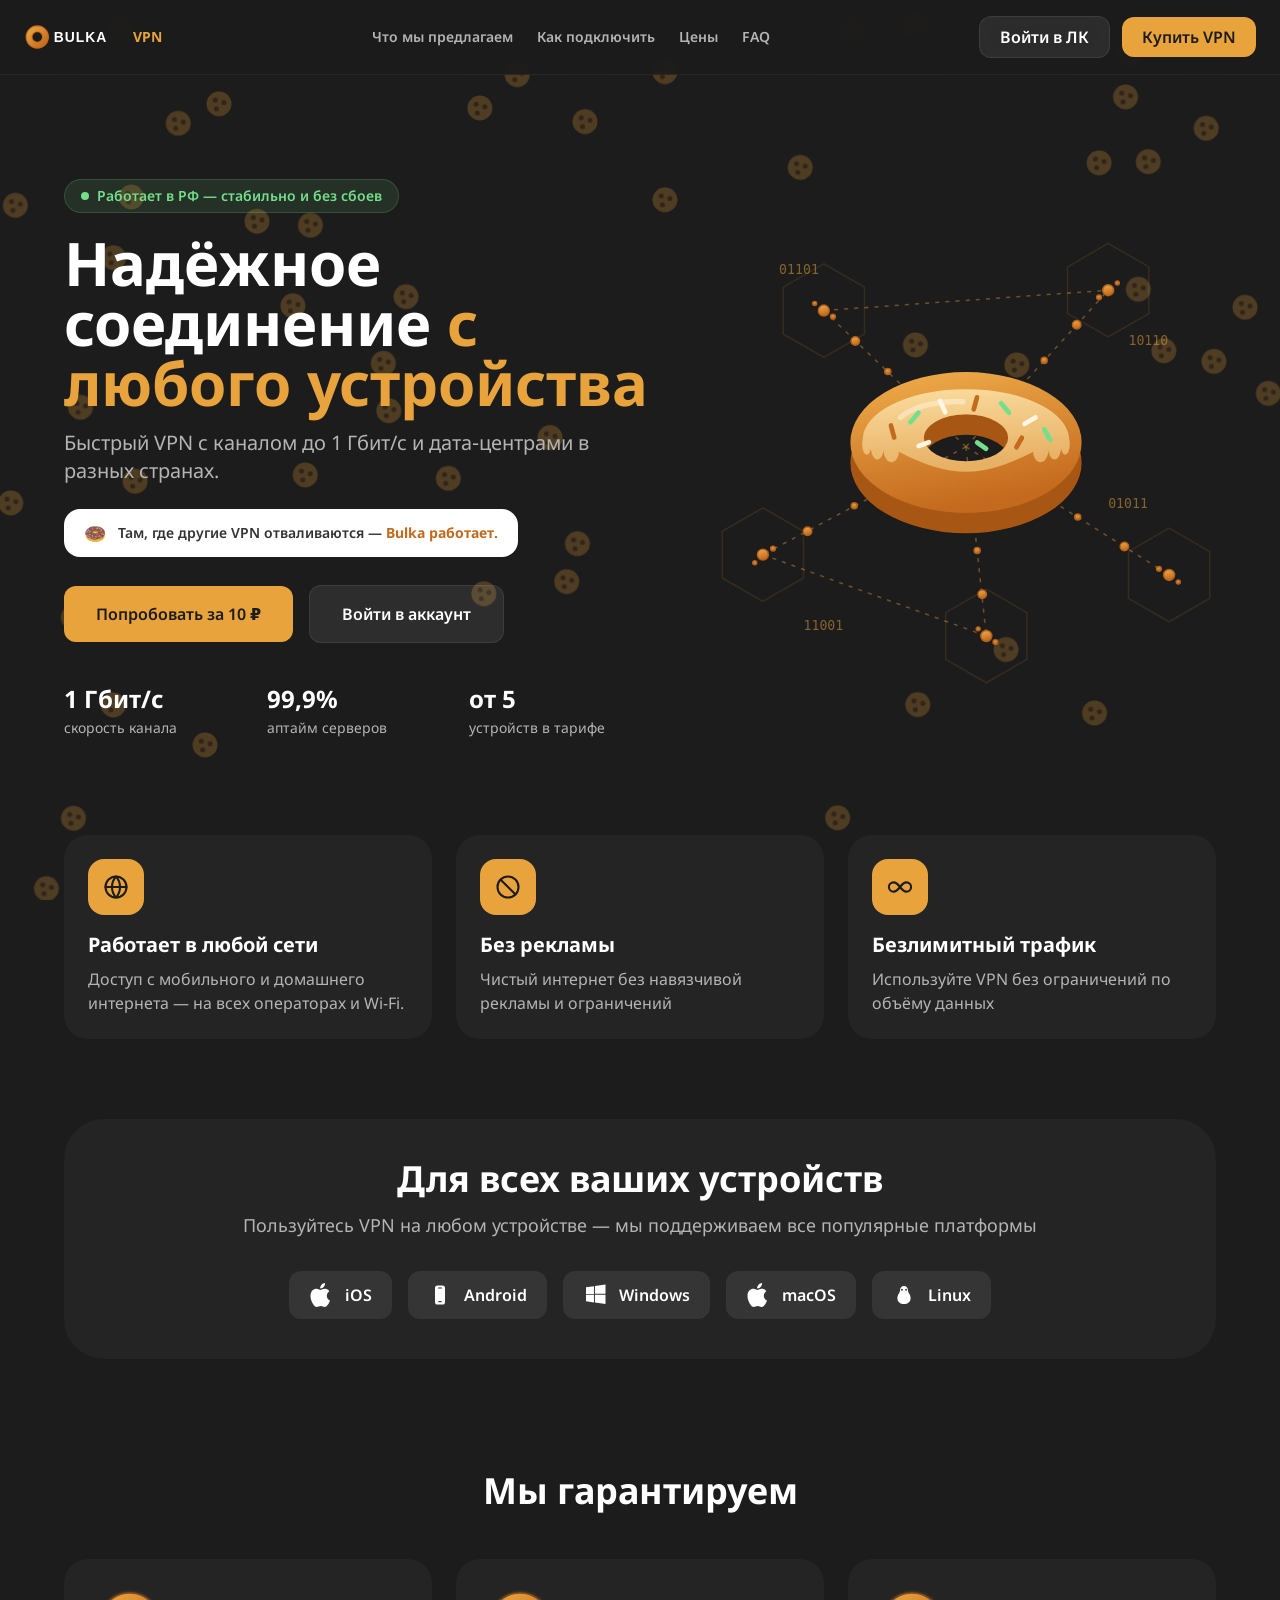
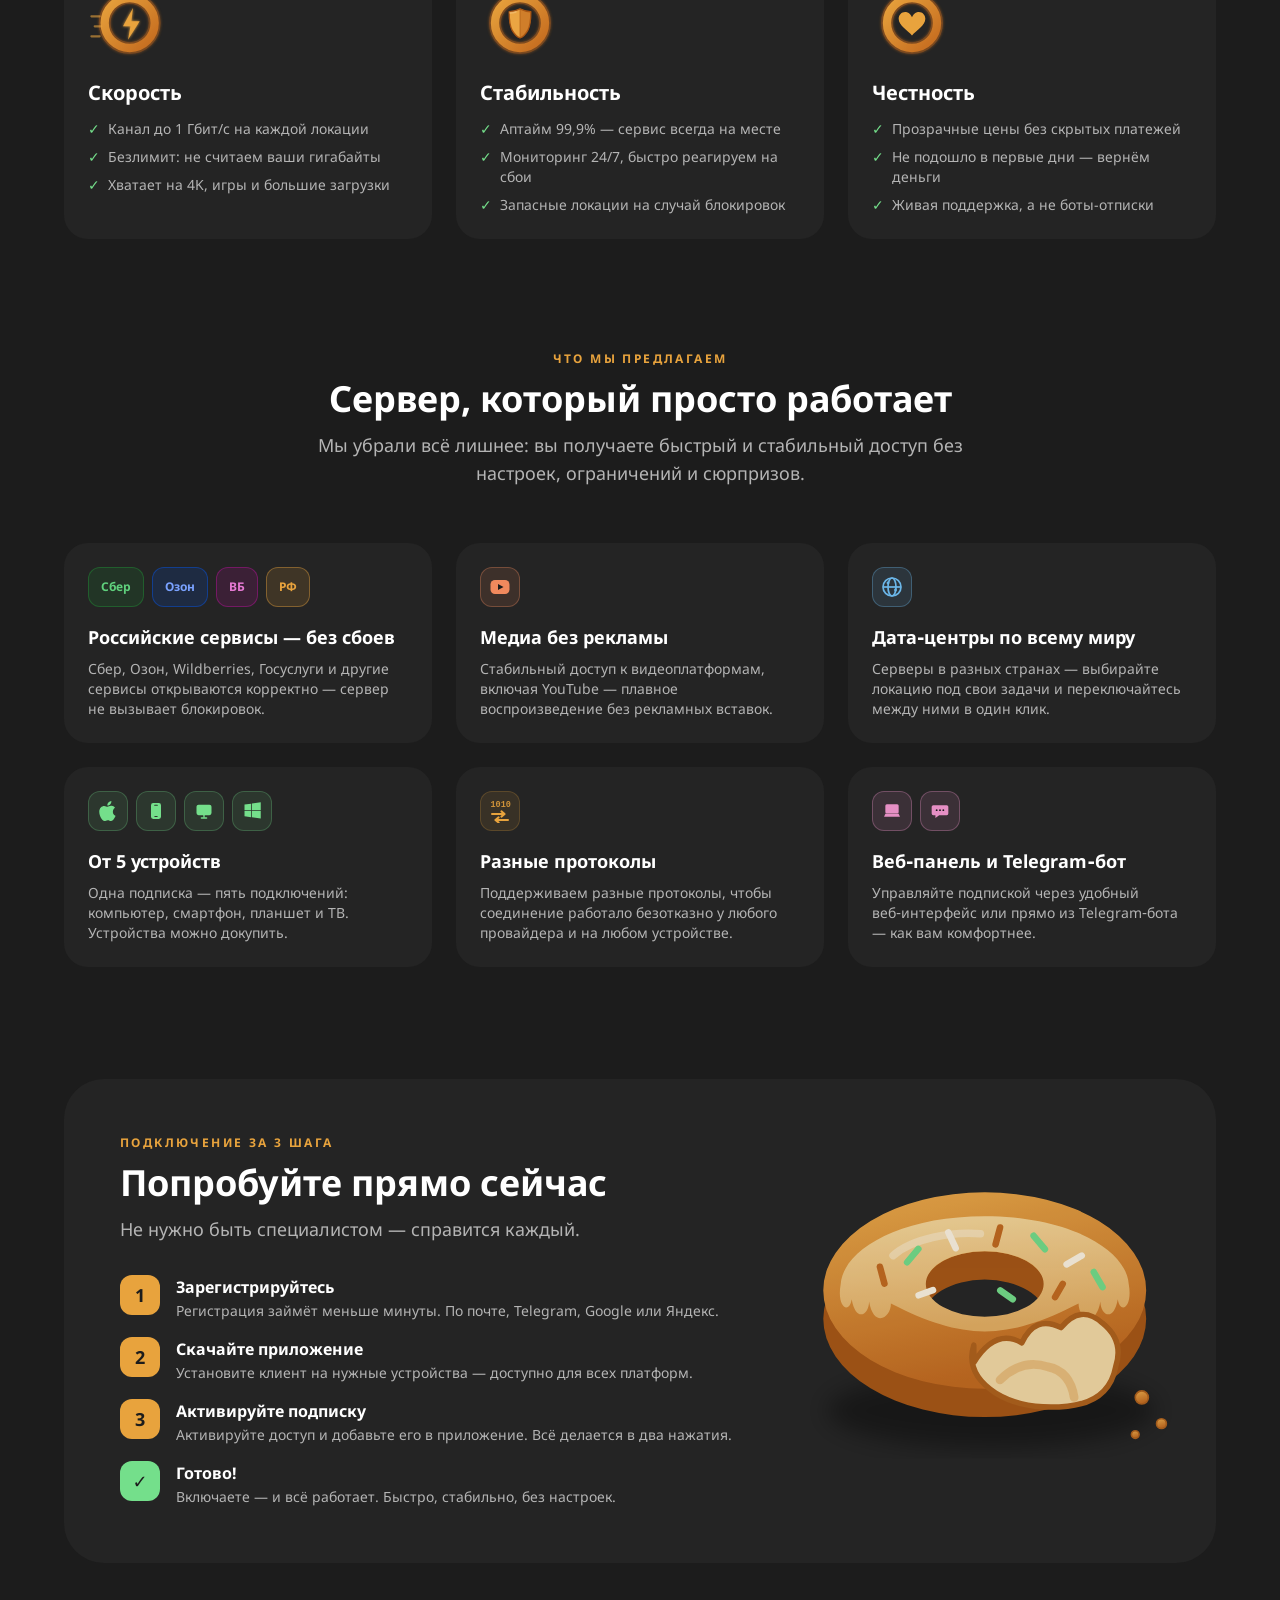
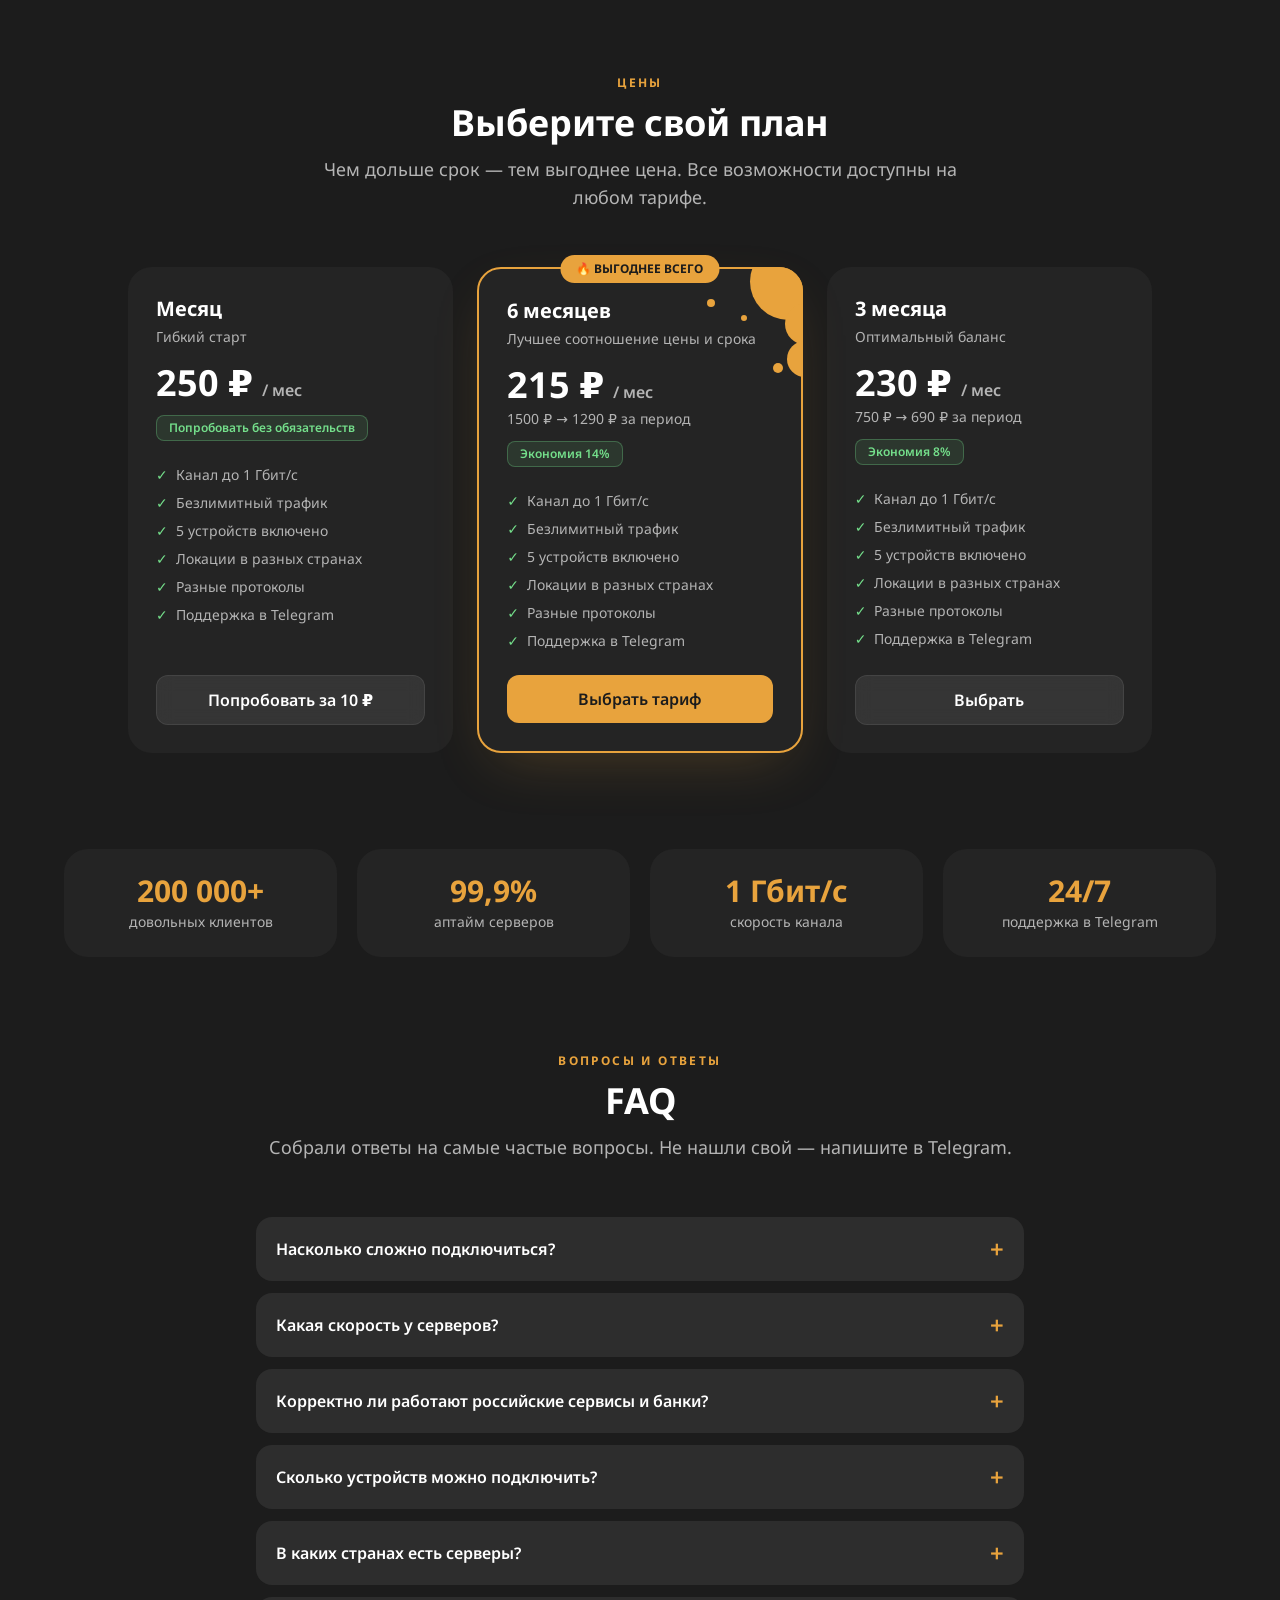
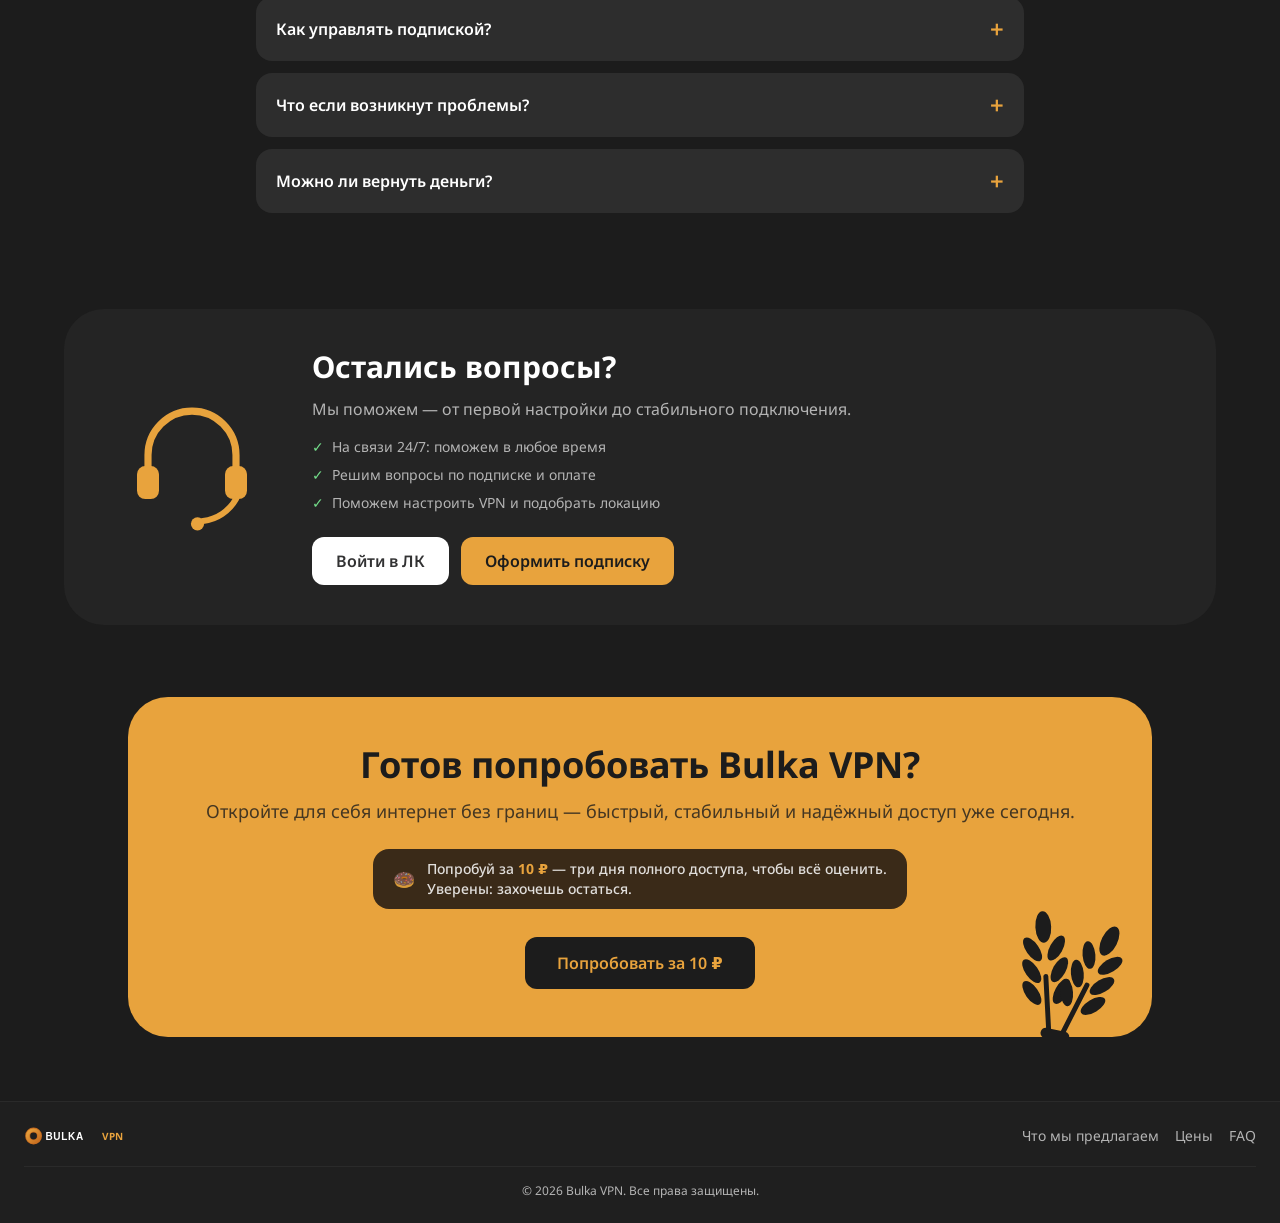
==== commit a3ae202c: "feat(landing): trial grant via the public funnel (isolated feature) Consume the backend's new trial " ====
--- a/mainpage/index.html
+++ b/mainpage/index.html
@@ -258,7 +258,7 @@
                 </div>
               </div>
               <div class="flex flex-col sm:flex-row gap-3 sm:gap-4 justify-center lg:justify-start items-stretch sm:items-center animate-fade-in max-w-md sm:max-w-none mx-auto lg:mx-0" style="animation-delay:.2s">
-                <a class="btn-primary cta-shine w-full sm:w-auto text-base sm:text-lg !px-8 !py-3.5" href="https://cabinet.bulkavpn.net/buy/now">Попробовать за 10 ₽</a>
+                <a class="btn-primary cta-shine w-full sm:w-auto text-base sm:text-lg !px-8 !py-3.5" href="https://cabinet.bulkavpn.net/buy/now?intent=trial">Попробовать за 10 ₽</a>
                 <a class="btn-secondary w-full sm:w-auto text-base sm:text-lg !px-8 !py-3.5" href="https://cabinet.bulkavpn.net/login">Войти в аккаунт</a>
               </div>
               <!-- Метрики -->
@@ -532,7 +532,7 @@
                   <li class="flex gap-2 text-sm text-bulka-text-gray"><span class="text-bulka-green font-bold shrink-0">✓</span>Разные протоколы</li>
                   <li class="flex gap-2 text-sm text-bulka-text-gray"><span class="text-bulka-green font-bold shrink-0">✓</span>Поддержка в Telegram</li>
                 </ul>
-                <a href="https://cabinet.bulkavpn.net/buy/now" class="btn-secondary cta-shine w-full">Попробовать за 10 ₽</a>
+                <a href="https://cabinet.bulkavpn.net/buy/now?intent=trial" class="btn-secondary cta-shine w-full">Попробовать за 10 ₽</a>
               </div>
 
               <!-- 6 месяцев (featured) -->
@@ -686,7 +686,7 @@
                 <span>Попробуй за <span class="font-bold text-bulka-yellow">10 ₽</span> — три дня полного доступа, чтобы всё оценить.<br>Уверены: захочешь остаться.</span>
               </div>
             </div>
-            <a href="https://cabinet.bulkavpn.net/buy/now" class="cta-shine relative z-10 inline-flex items-center justify-center gap-2 font-semibold px-8 py-3.5 rounded-xl text-base bg-bulka-bg text-bulka-yellow hover:bg-black transition-colors">Попробовать за 10 ₽</a>
+            <a href="https://cabinet.bulkavpn.net/buy/now?intent=trial" class="cta-shine relative z-10 inline-flex items-center justify-center gap-2 font-semibold px-8 py-3.5 rounded-xl text-base bg-bulka-bg text-bulka-yellow hover:bg-black transition-colors">Попробовать за 10 ₽</a>
           </div>
         </section>
 
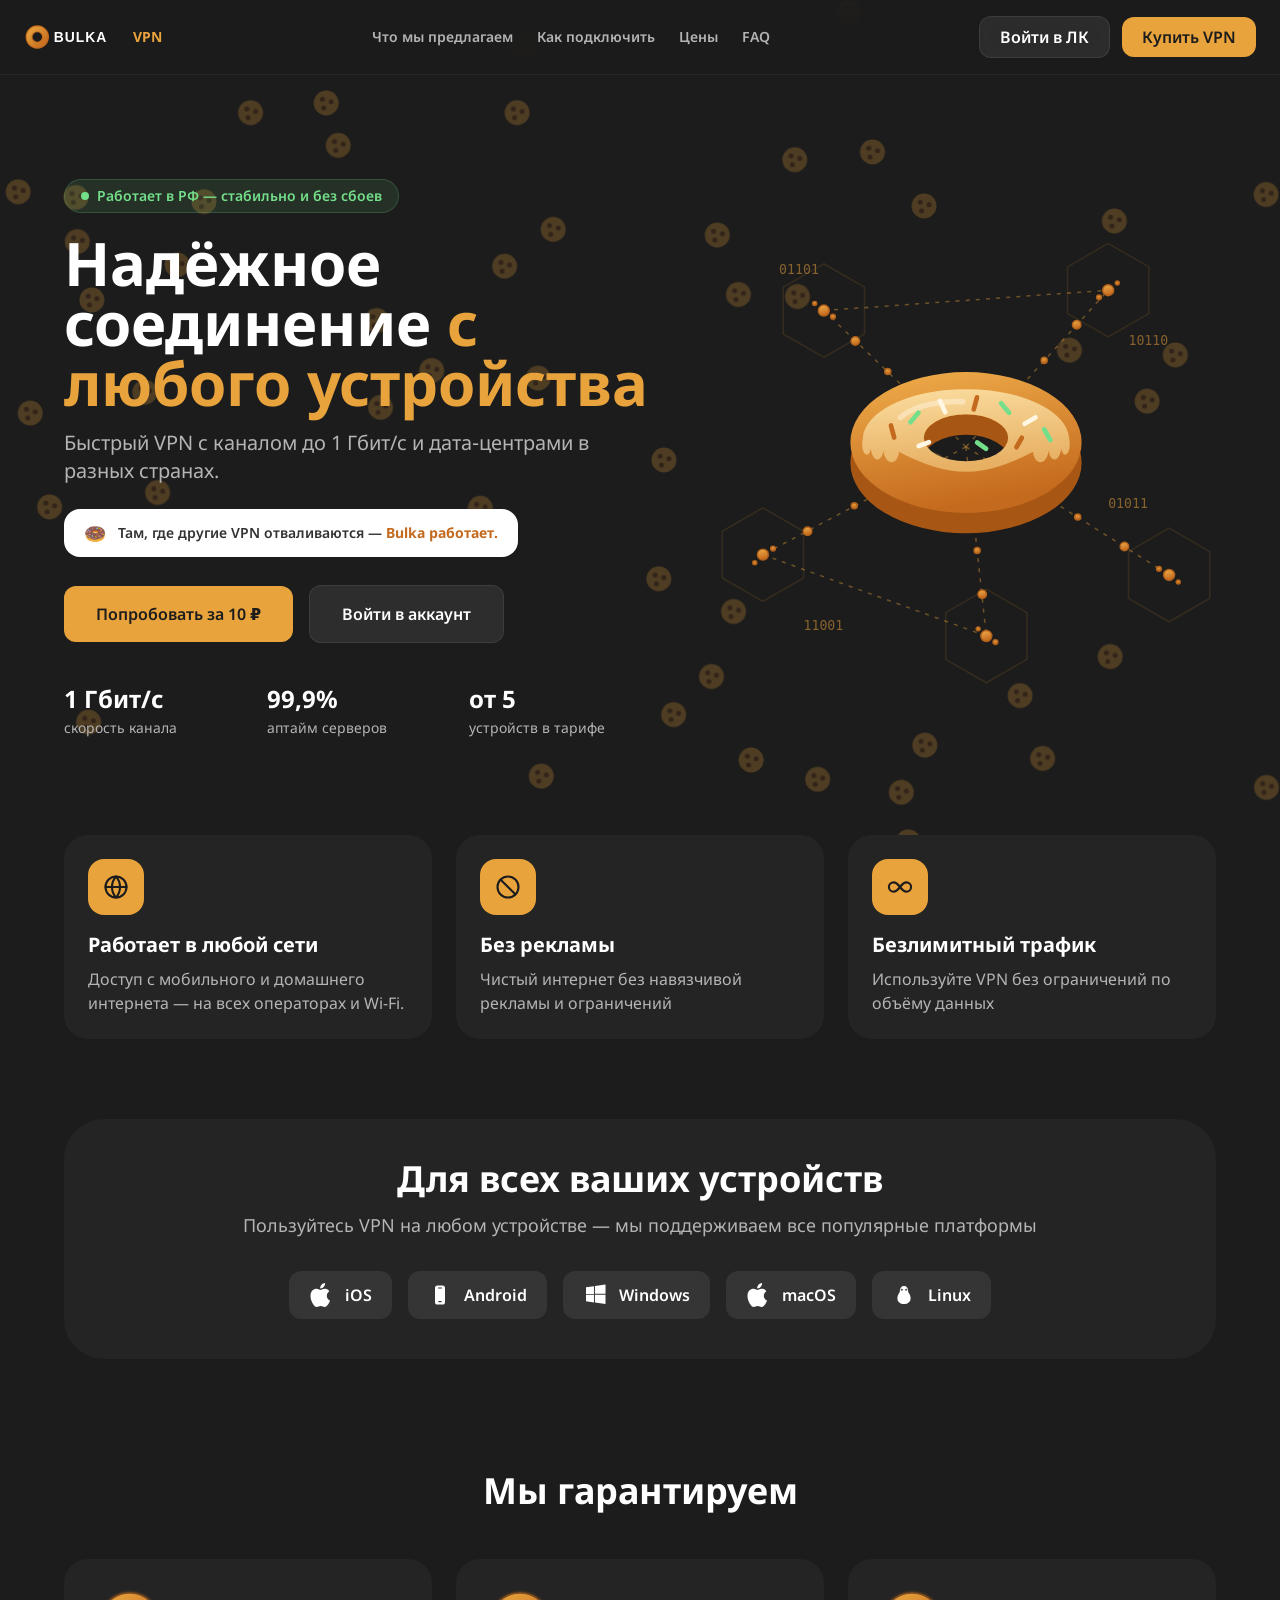
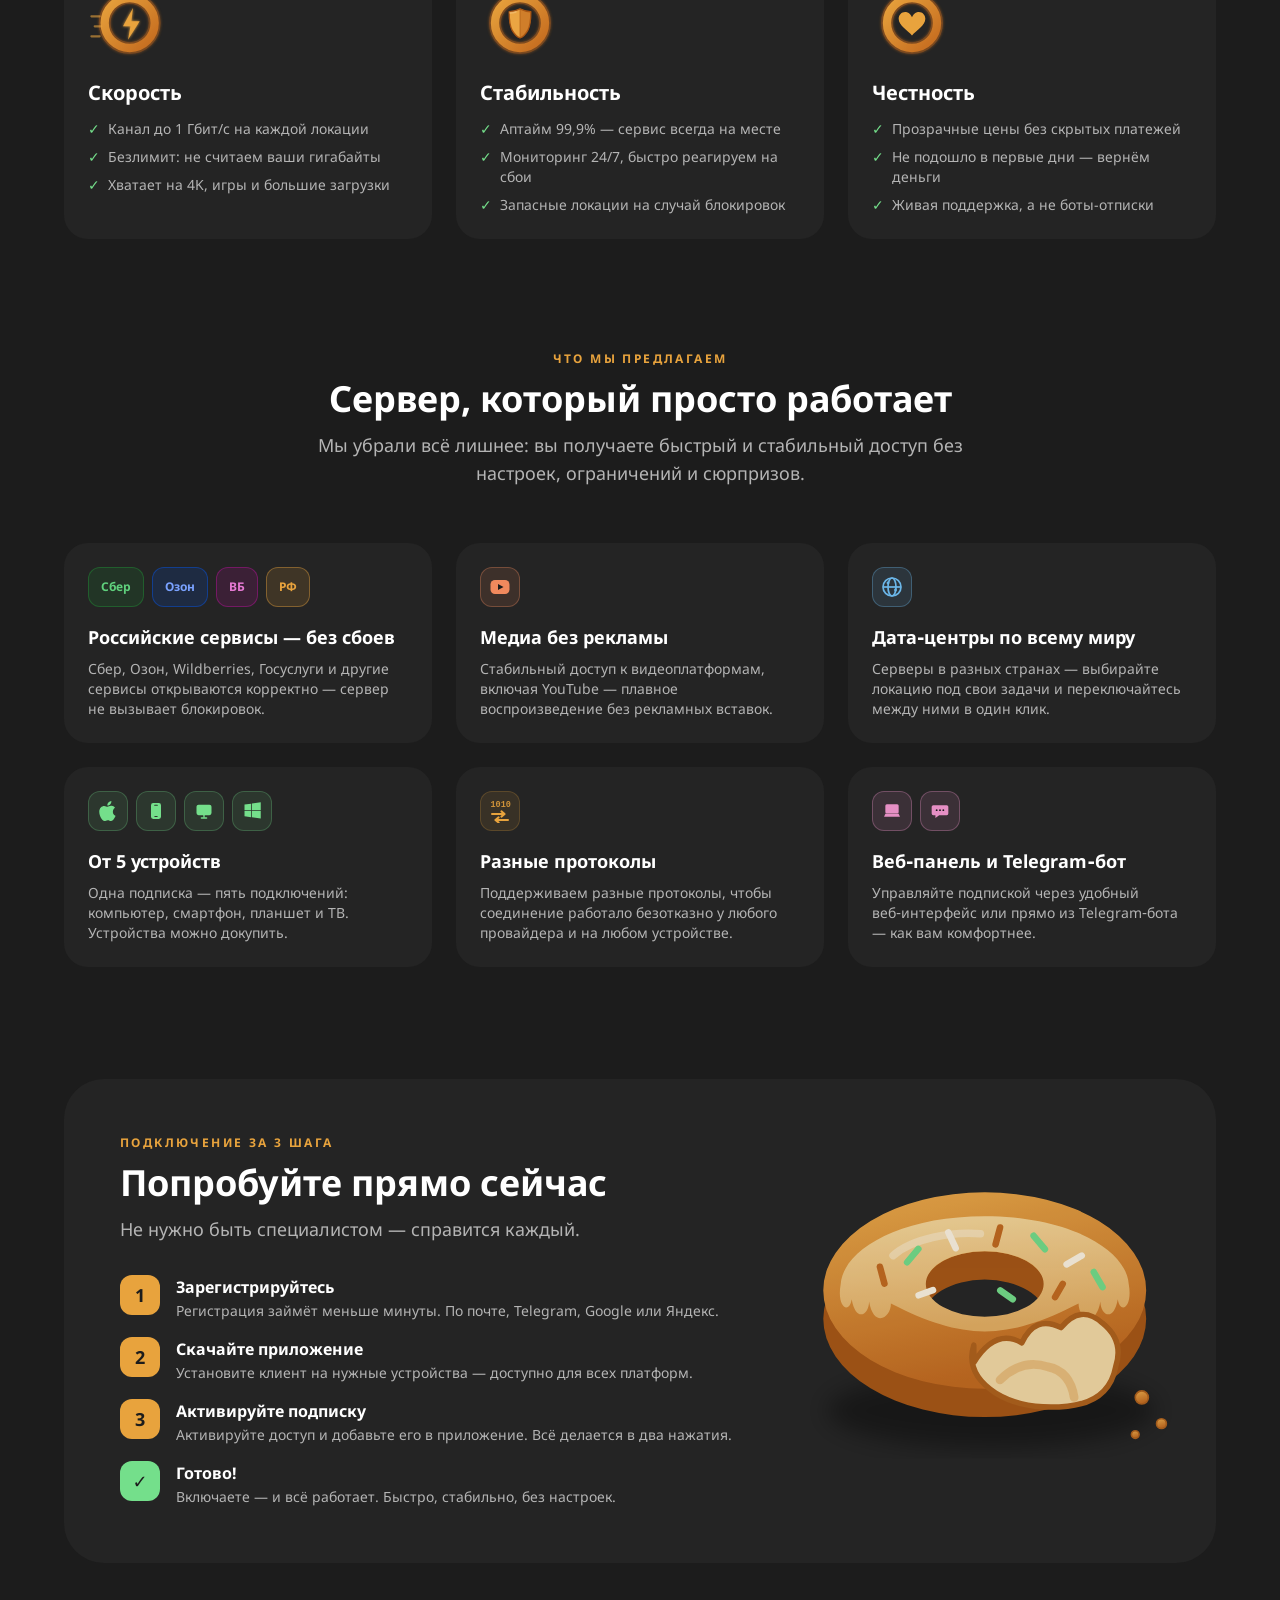
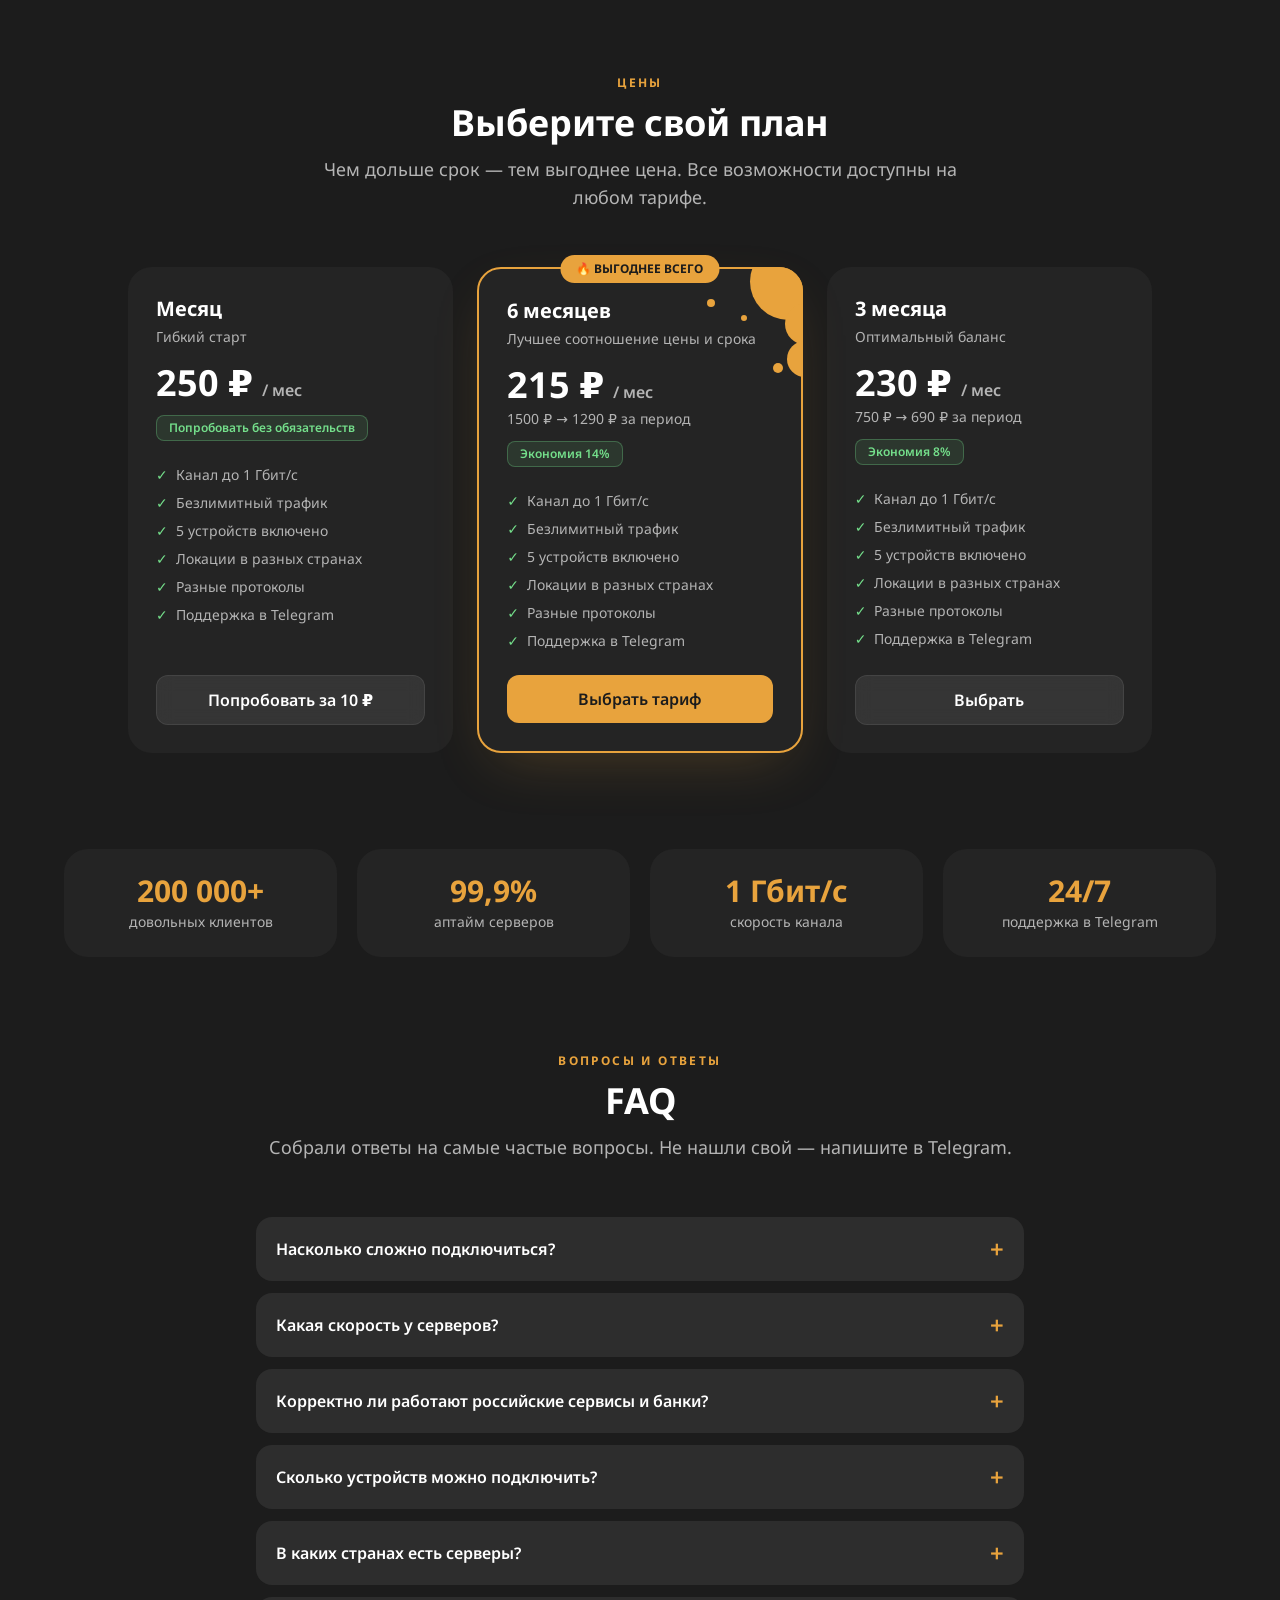
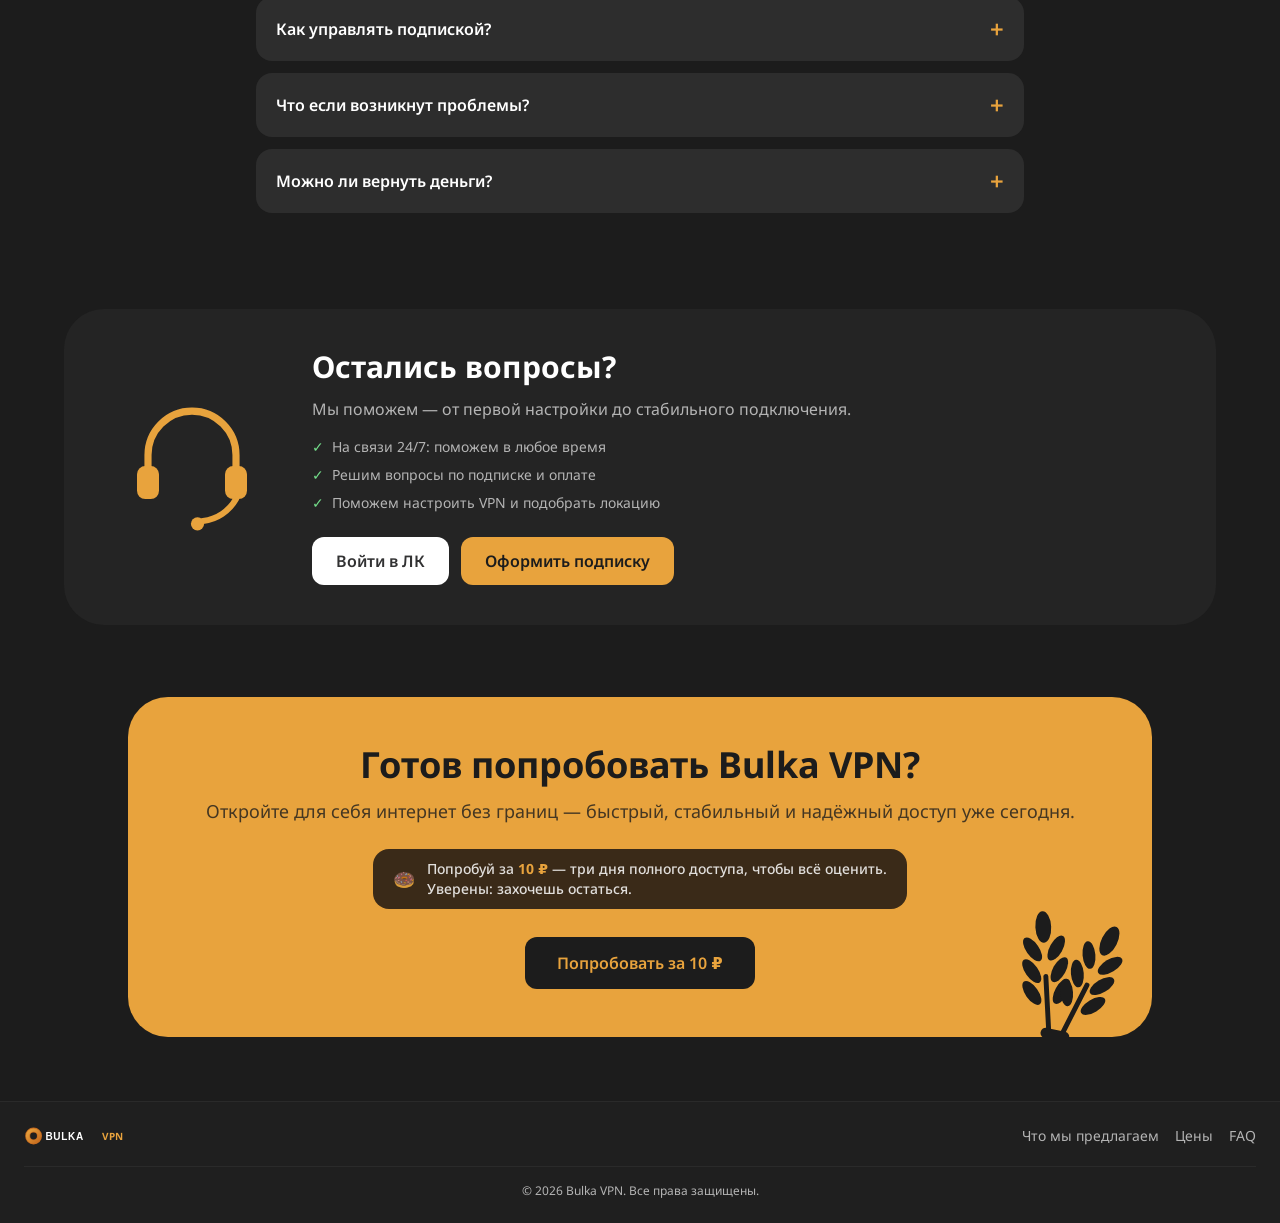
==== commit df95189c: "feat(login+site): Russian-only login, all homepage CTAs to /login - Login: force Russian and remove " ====
--- a/mainpage/index.html
+++ b/mainpage/index.html
@@ -226,7 +226,7 @@
             </nav>
             <div class="flex shrink-0 items-center gap-2 sm:gap-3">
               <a class="hidden sm:inline-flex btn-secondary !py-2.5 !px-5 text-sm" href="https://cabinet.bulkavpn.net/login">Войти в ЛК</a>
-              <a class="btn-primary !py-2.5 !px-5 text-sm" href="https://cabinet.bulkavpn.net/buy/now">Купить VPN</a>
+              <a class="btn-primary !py-2.5 !px-5 text-sm" href="https://cabinet.bulkavpn.net/login">Купить VPN</a>
             </div>
           </div>
         </div>
@@ -258,7 +258,7 @@
                 </div>
               </div>
               <div class="flex flex-col sm:flex-row gap-3 sm:gap-4 justify-center lg:justify-start items-stretch sm:items-center animate-fade-in max-w-md sm:max-w-none mx-auto lg:mx-0" style="animation-delay:.2s">
-                <a class="btn-primary cta-shine w-full sm:w-auto text-base sm:text-lg !px-8 !py-3.5" href="https://cabinet.bulkavpn.net/buy/now?intent=trial">Попробовать за 10 ₽</a>
+                <a class="btn-primary cta-shine w-full sm:w-auto text-base sm:text-lg !px-8 !py-3.5" href="https://cabinet.bulkavpn.net/login">Попробовать за 10 ₽</a>
                 <a class="btn-secondary w-full sm:w-auto text-base sm:text-lg !px-8 !py-3.5" href="https://cabinet.bulkavpn.net/login">Войти в аккаунт</a>
               </div>
               <!-- Метрики -->
@@ -532,7 +532,7 @@
                   <li class="flex gap-2 text-sm text-bulka-text-gray"><span class="text-bulka-green font-bold shrink-0">✓</span>Разные протоколы</li>
                   <li class="flex gap-2 text-sm text-bulka-text-gray"><span class="text-bulka-green font-bold shrink-0">✓</span>Поддержка в Telegram</li>
                 </ul>
-                <a href="https://cabinet.bulkavpn.net/buy/now?intent=trial" class="btn-secondary cta-shine w-full">Попробовать за 10 ₽</a>
+                <a href="https://cabinet.bulkavpn.net/login" class="btn-secondary cta-shine w-full">Попробовать за 10 ₽</a>
               </div>
 
               <!-- 6 месяцев (featured) -->
@@ -562,7 +562,7 @@
                   <li class="flex gap-2 text-sm text-bulka-text-gray"><span class="text-bulka-green font-bold shrink-0">✓</span>Разные протоколы</li>
                   <li class="flex gap-2 text-sm text-bulka-text-gray"><span class="text-bulka-green font-bold shrink-0">✓</span>Поддержка в Telegram</li>
                 </ul>
-                <a href="https://cabinet.bulkavpn.net/buy/now" class="btn-primary w-full">Выбрать тариф</a>
+                <a href="https://cabinet.bulkavpn.net/login" class="btn-primary w-full">Выбрать тариф</a>
               </div>
 
               <!-- 3 месяца -->
@@ -580,7 +580,7 @@
                   <li class="flex gap-2 text-sm text-bulka-text-gray"><span class="text-bulka-green font-bold shrink-0">✓</span>Разные протоколы</li>
                   <li class="flex gap-2 text-sm text-bulka-text-gray"><span class="text-bulka-green font-bold shrink-0">✓</span>Поддержка в Telegram</li>
                 </ul>
-                <a href="https://cabinet.bulkavpn.net/buy/now" class="btn-secondary w-full">Выбрать</a>
+                <a href="https://cabinet.bulkavpn.net/login" class="btn-secondary w-full">Выбрать</a>
               </div>
             </div>
           </div>
@@ -668,7 +668,7 @@
               </ul>
               <div class="flex flex-col sm:flex-row gap-3">
                 <a href="https://cabinet.bulkavpn.net/login" class="btn-white">Войти в ЛК</a>
-                <a href="https://cabinet.bulkavpn.net/buy/now" class="btn-primary">Оформить подписку</a>
+                <a href="https://cabinet.bulkavpn.net/login" class="btn-primary">Оформить подписку</a>
               </div>
             </div>
           </div>
@@ -686,7 +686,7 @@
                 <span>Попробуй за <span class="font-bold text-bulka-yellow">10 ₽</span> — три дня полного доступа, чтобы всё оценить.<br>Уверены: захочешь остаться.</span>
               </div>
             </div>
-            <a href="https://cabinet.bulkavpn.net/buy/now?intent=trial" class="cta-shine relative z-10 inline-flex items-center justify-center gap-2 font-semibold px-8 py-3.5 rounded-xl text-base bg-bulka-bg text-bulka-yellow hover:bg-black transition-colors">Попробовать за 10 ₽</a>
+            <a href="https://cabinet.bulkavpn.net/login" class="cta-shine relative z-10 inline-flex items-center justify-center gap-2 font-semibold px-8 py-3.5 rounded-xl text-base bg-bulka-bg text-bulka-yellow hover:bg-black transition-colors">Попробовать за 10 ₽</a>
           </div>
         </section>
 
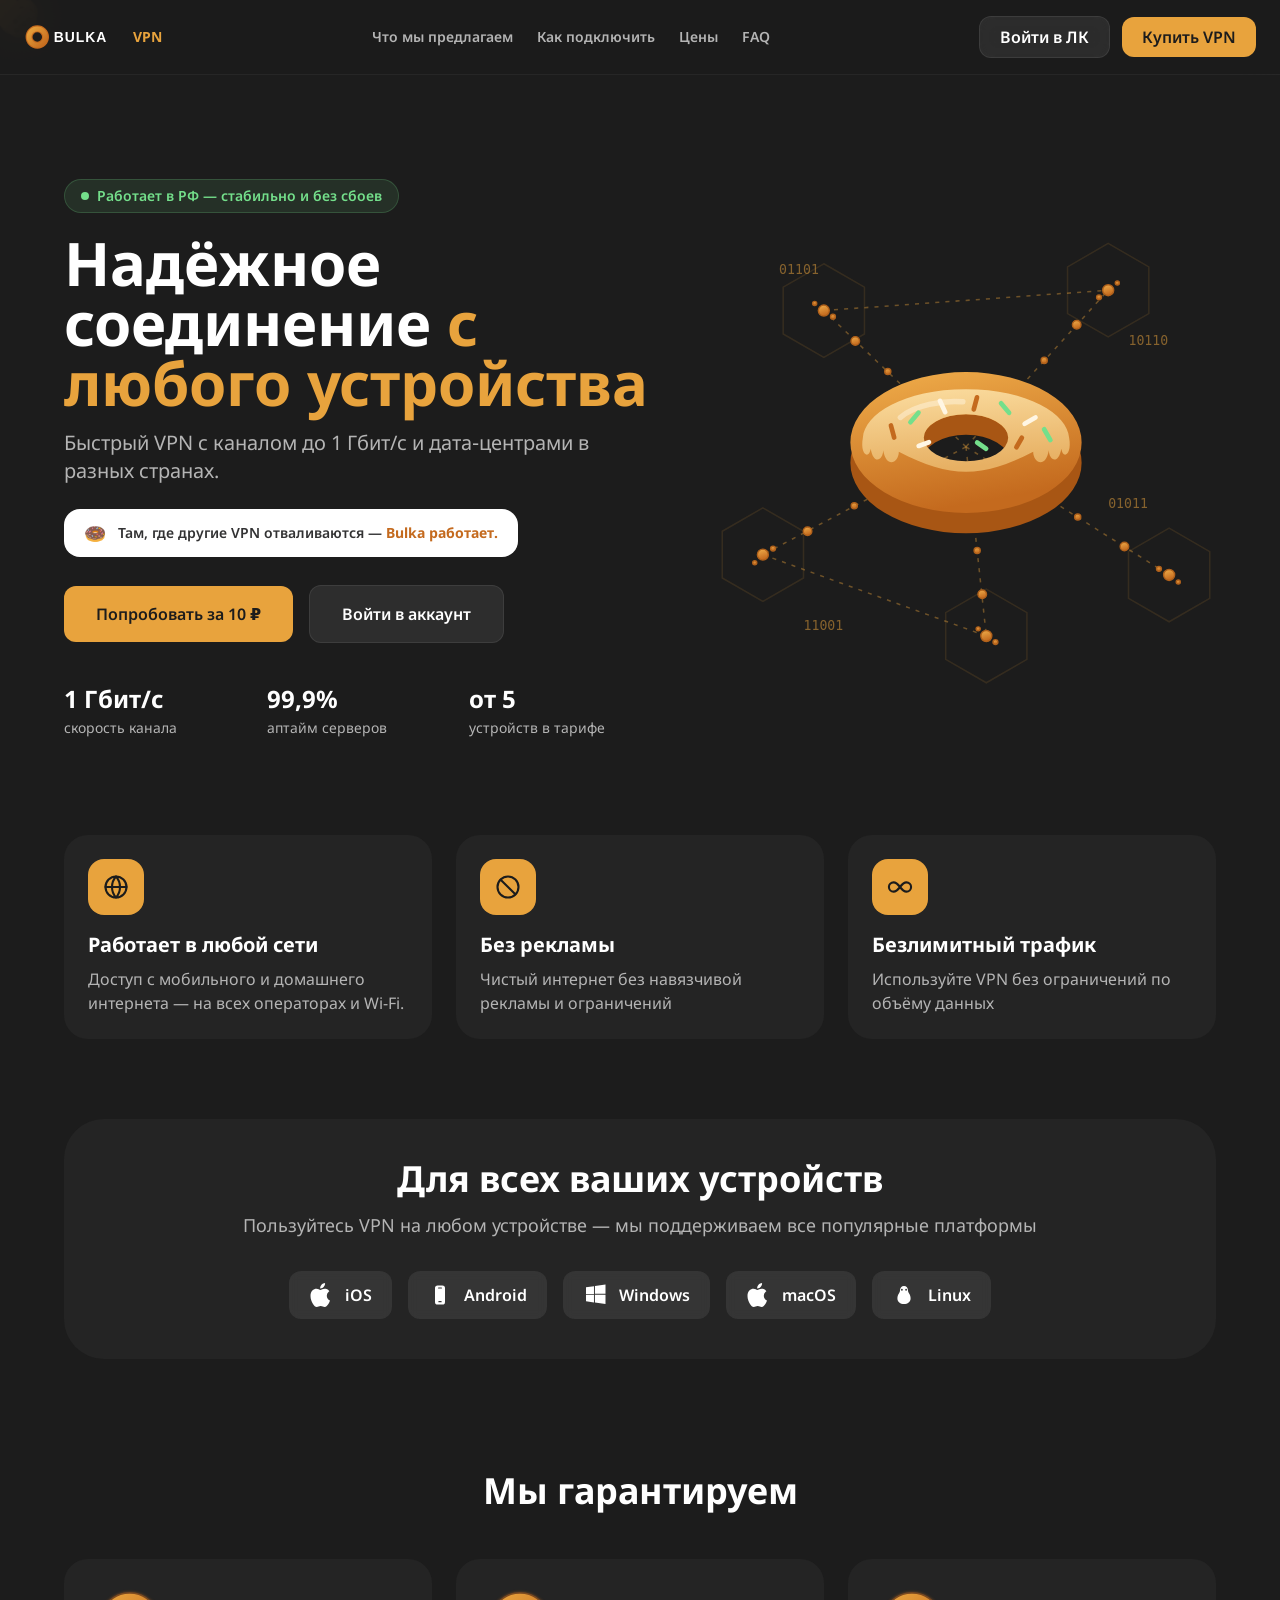
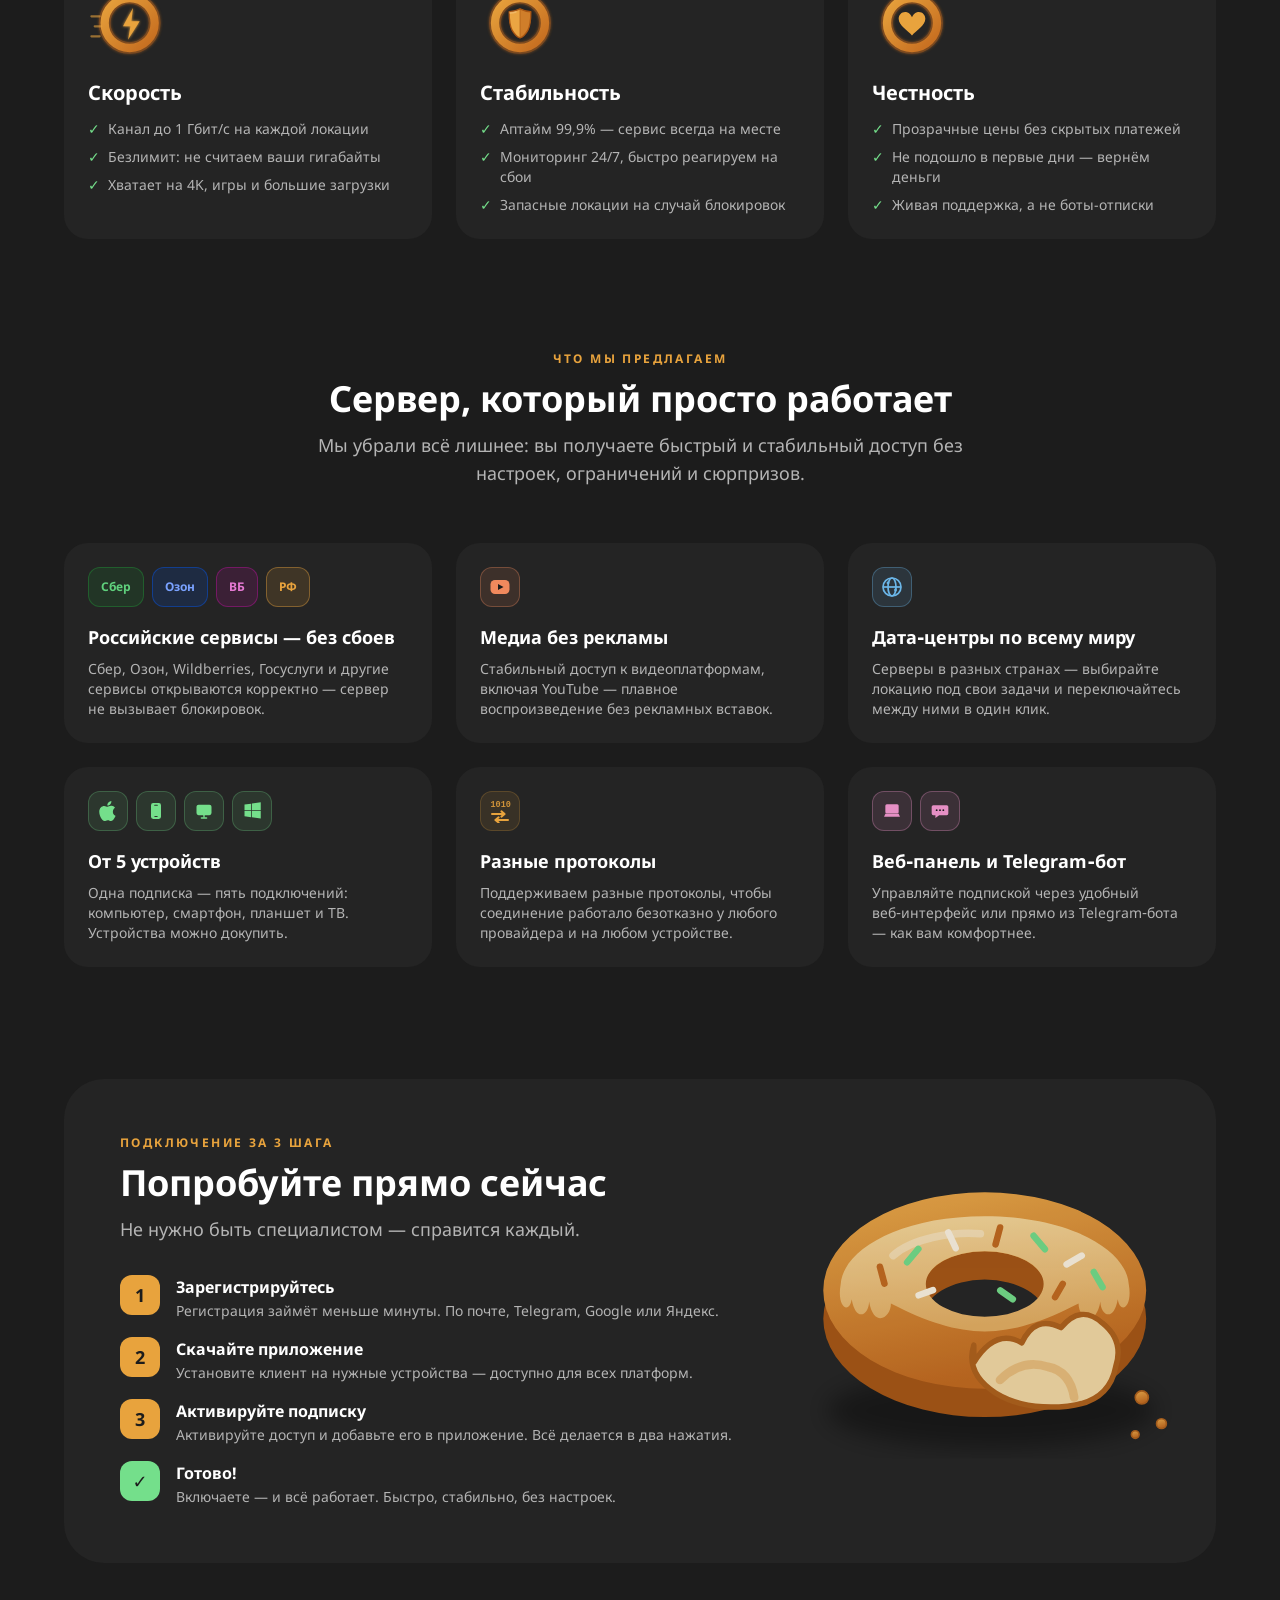
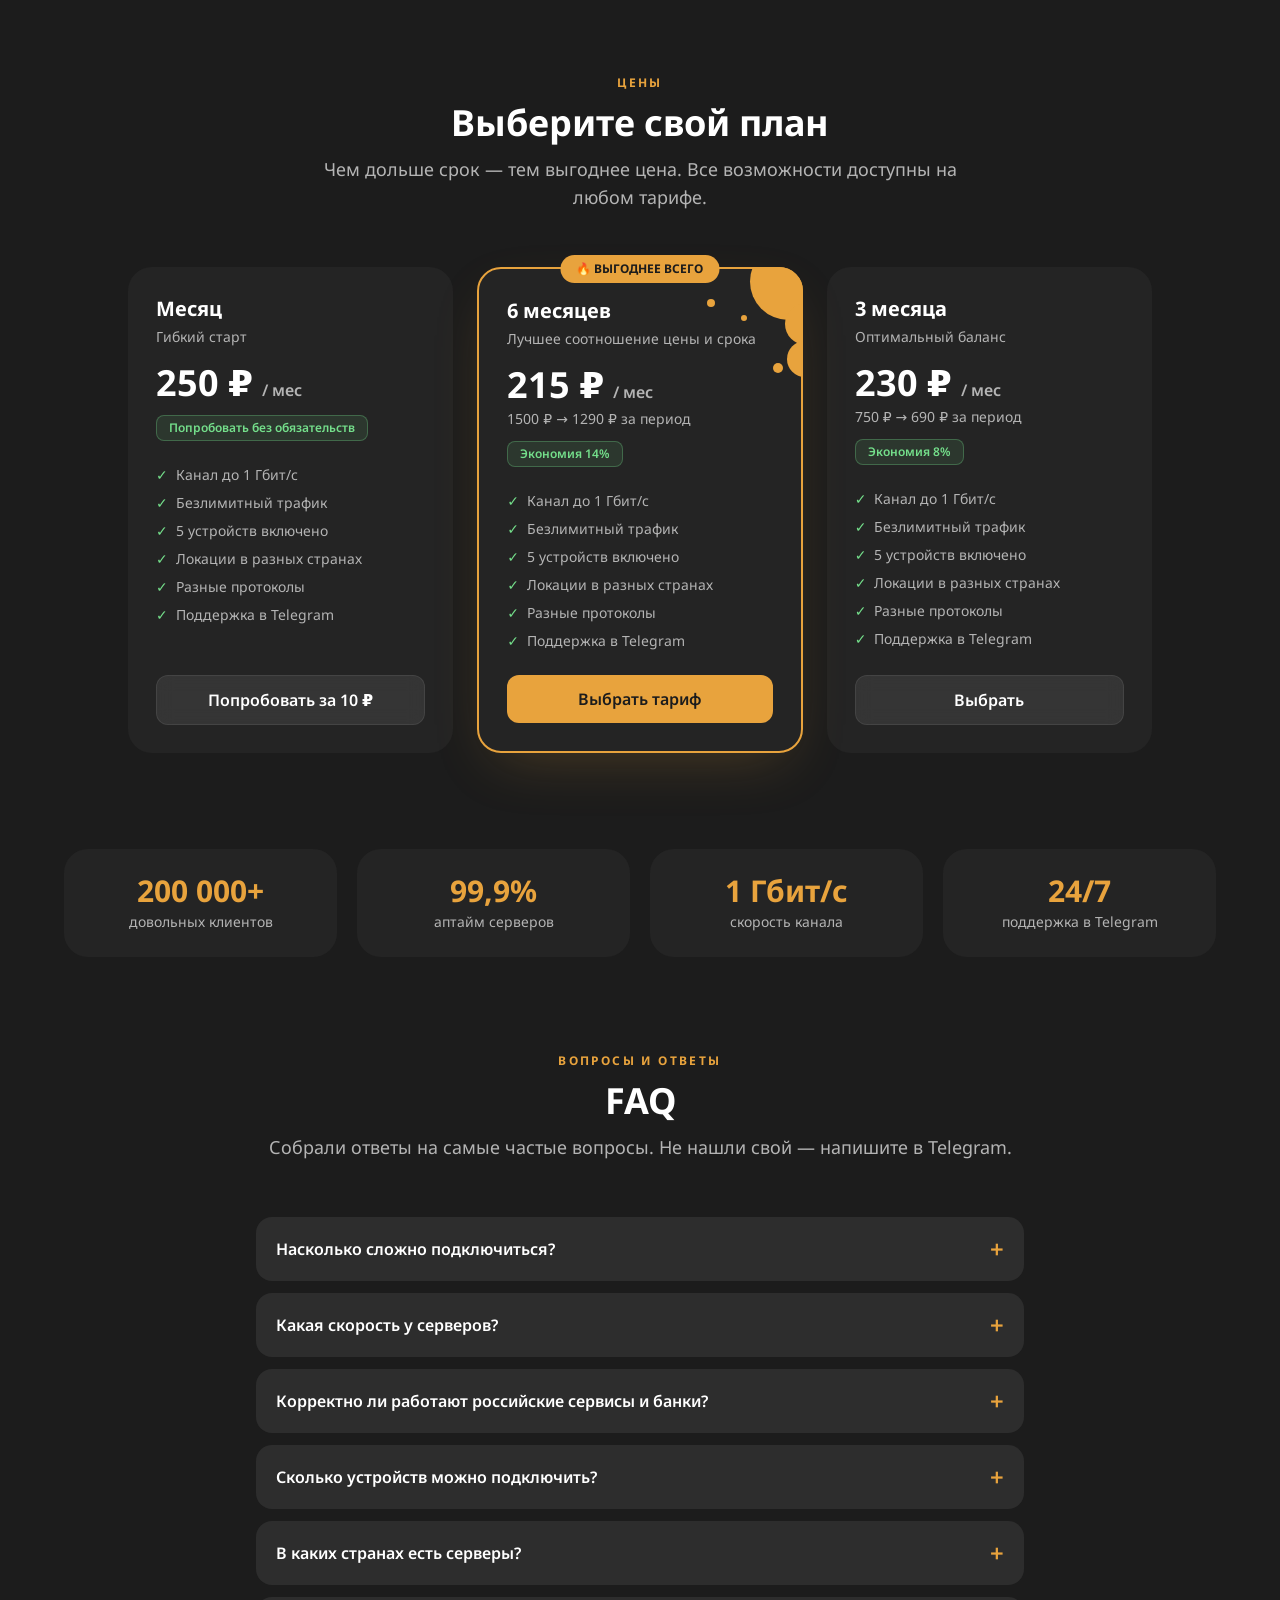
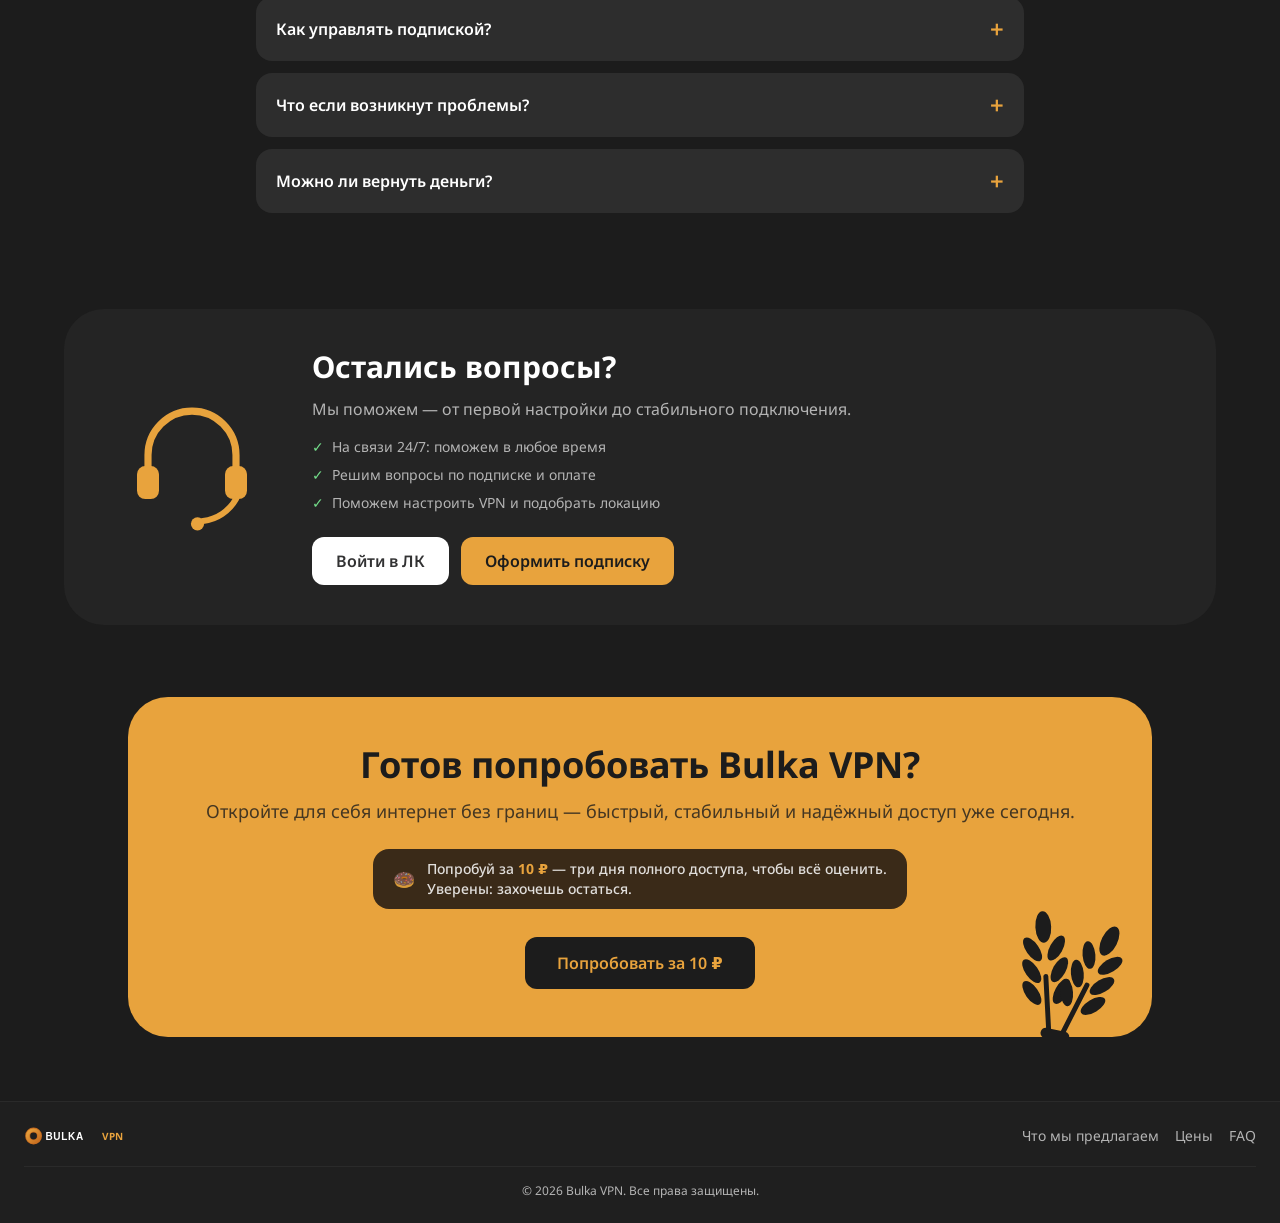
==== commit 23401d58: "feat(mainpage): wire CTAs to Bulka purchase funnel Co-Authored-By: Claude Opus 4.8 (1M context) <nor" ====
--- a/mainpage/index.html
+++ b/mainpage/index.html
@@ -226,7 +226,7 @@
             </nav>
             <div class="flex shrink-0 items-center gap-2 sm:gap-3">
               <a class="hidden sm:inline-flex btn-secondary !py-2.5 !px-5 text-sm" href="https://cabinet.bulkavpn.net/login">Войти в ЛК</a>
-              <a class="btn-primary !py-2.5 !px-5 text-sm" href="https://cabinet.bulkavpn.net/login">Купить VPN</a>
+              <a class="btn-primary !py-2.5 !px-5 text-sm" href="https://cabinet.bulkavpn.net/buy/now">Купить VPN</a>
             </div>
           </div>
         </div>
@@ -258,7 +258,7 @@
                 </div>
               </div>
               <div class="flex flex-col sm:flex-row gap-3 sm:gap-4 justify-center lg:justify-start items-stretch sm:items-center animate-fade-in max-w-md sm:max-w-none mx-auto lg:mx-0" style="animation-delay:.2s">
-                <a class="btn-primary cta-shine w-full sm:w-auto text-base sm:text-lg !px-8 !py-3.5" href="https://cabinet.bulkavpn.net/login">Попробовать за 10 ₽</a>
+                <a class="btn-primary cta-shine w-full sm:w-auto text-base sm:text-lg !px-8 !py-3.5" href="https://cabinet.bulkavpn.net/buy/now?intent=trial">Попробовать за 10 ₽</a>
                 <a class="btn-secondary w-full sm:w-auto text-base sm:text-lg !px-8 !py-3.5" href="https://cabinet.bulkavpn.net/login">Войти в аккаунт</a>
               </div>
               <!-- Метрики -->
@@ -532,7 +532,7 @@
                   <li class="flex gap-2 text-sm text-bulka-text-gray"><span class="text-bulka-green font-bold shrink-0">✓</span>Разные протоколы</li>
                   <li class="flex gap-2 text-sm text-bulka-text-gray"><span class="text-bulka-green font-bold shrink-0">✓</span>Поддержка в Telegram</li>
                 </ul>
-                <a href="https://cabinet.bulkavpn.net/login" class="btn-secondary cta-shine w-full">Попробовать за 10 ₽</a>
+                <a href="https://cabinet.bulkavpn.net/buy/now?intent=trial" class="btn-secondary cta-shine w-full">Попробовать за 10 ₽</a>
               </div>
 
               <!-- 6 месяцев (featured) -->
@@ -562,7 +562,7 @@
                   <li class="flex gap-2 text-sm text-bulka-text-gray"><span class="text-bulka-green font-bold shrink-0">✓</span>Разные протоколы</li>
                   <li class="flex gap-2 text-sm text-bulka-text-gray"><span class="text-bulka-green font-bold shrink-0">✓</span>Поддержка в Telegram</li>
                 </ul>
-                <a href="https://cabinet.bulkavpn.net/login" class="btn-primary w-full">Выбрать тариф</a>
+                <a href="https://cabinet.bulkavpn.net/buy/now" class="btn-primary w-full">Выбрать тариф</a>
               </div>
 
               <!-- 3 месяца -->
@@ -580,7 +580,7 @@
                   <li class="flex gap-2 text-sm text-bulka-text-gray"><span class="text-bulka-green font-bold shrink-0">✓</span>Разные протоколы</li>
                   <li class="flex gap-2 text-sm text-bulka-text-gray"><span class="text-bulka-green font-bold shrink-0">✓</span>Поддержка в Telegram</li>
                 </ul>
-                <a href="https://cabinet.bulkavpn.net/login" class="btn-secondary w-full">Выбрать</a>
+                <a href="https://cabinet.bulkavpn.net/buy/now" class="btn-secondary w-full">Выбрать</a>
               </div>
             </div>
           </div>
@@ -668,7 +668,7 @@
               </ul>
               <div class="flex flex-col sm:flex-row gap-3">
                 <a href="https://cabinet.bulkavpn.net/login" class="btn-white">Войти в ЛК</a>
-                <a href="https://cabinet.bulkavpn.net/login" class="btn-primary">Оформить подписку</a>
+                <a href="https://cabinet.bulkavpn.net/buy/now" class="btn-primary">Оформить подписку</a>
               </div>
             </div>
           </div>
@@ -686,7 +686,7 @@
                 <span>Попробуй за <span class="font-bold text-bulka-yellow">10 ₽</span> — три дня полного доступа, чтобы всё оценить.<br>Уверены: захочешь остаться.</span>
               </div>
             </div>
-            <a href="https://cabinet.bulkavpn.net/login" class="cta-shine relative z-10 inline-flex items-center justify-center gap-2 font-semibold px-8 py-3.5 rounded-xl text-base bg-bulka-bg text-bulka-yellow hover:bg-black transition-colors">Попробовать за 10 ₽</a>
+            <a href="https://cabinet.bulkavpn.net/buy/now?intent=trial" class="cta-shine relative z-10 inline-flex items-center justify-center gap-2 font-semibold px-8 py-3.5 rounded-xl text-base bg-bulka-bg text-bulka-yellow hover:bg-black transition-colors">Попробовать за 10 ₽</a>
           </div>
         </section>
 
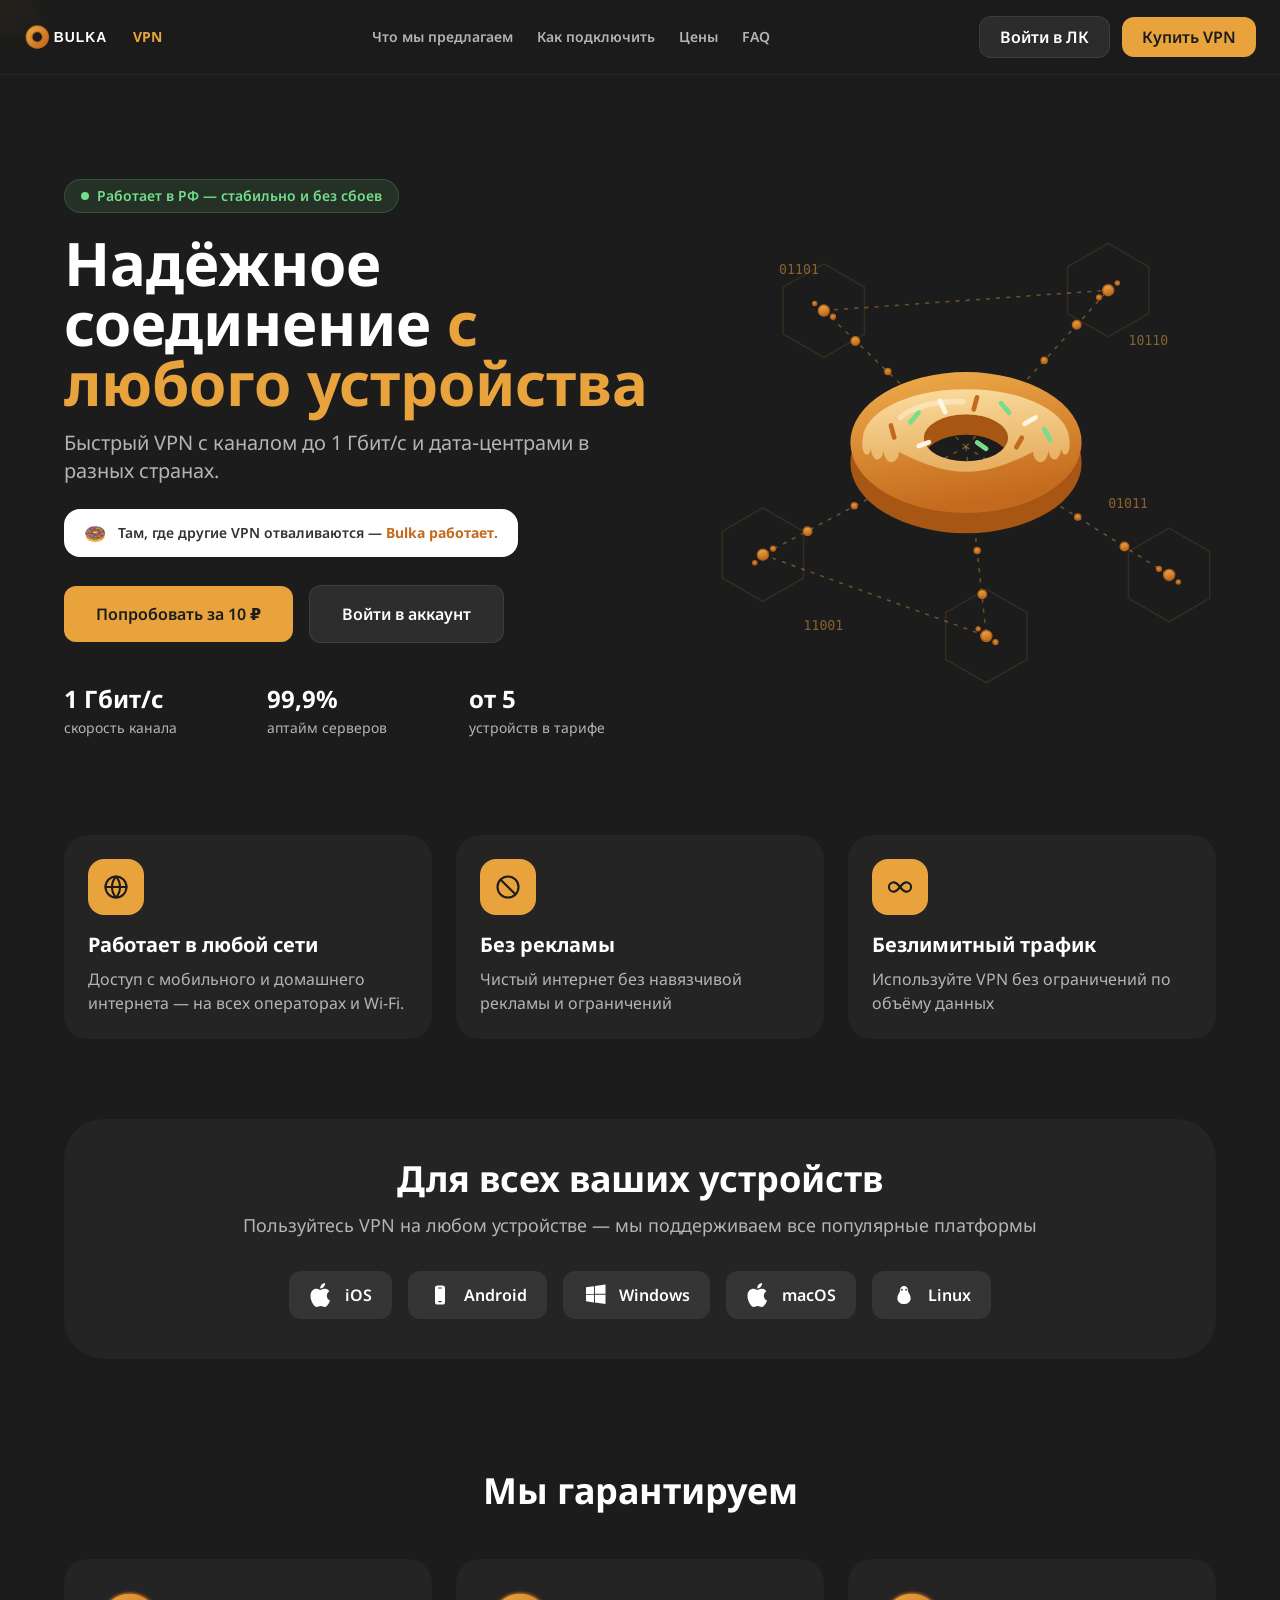
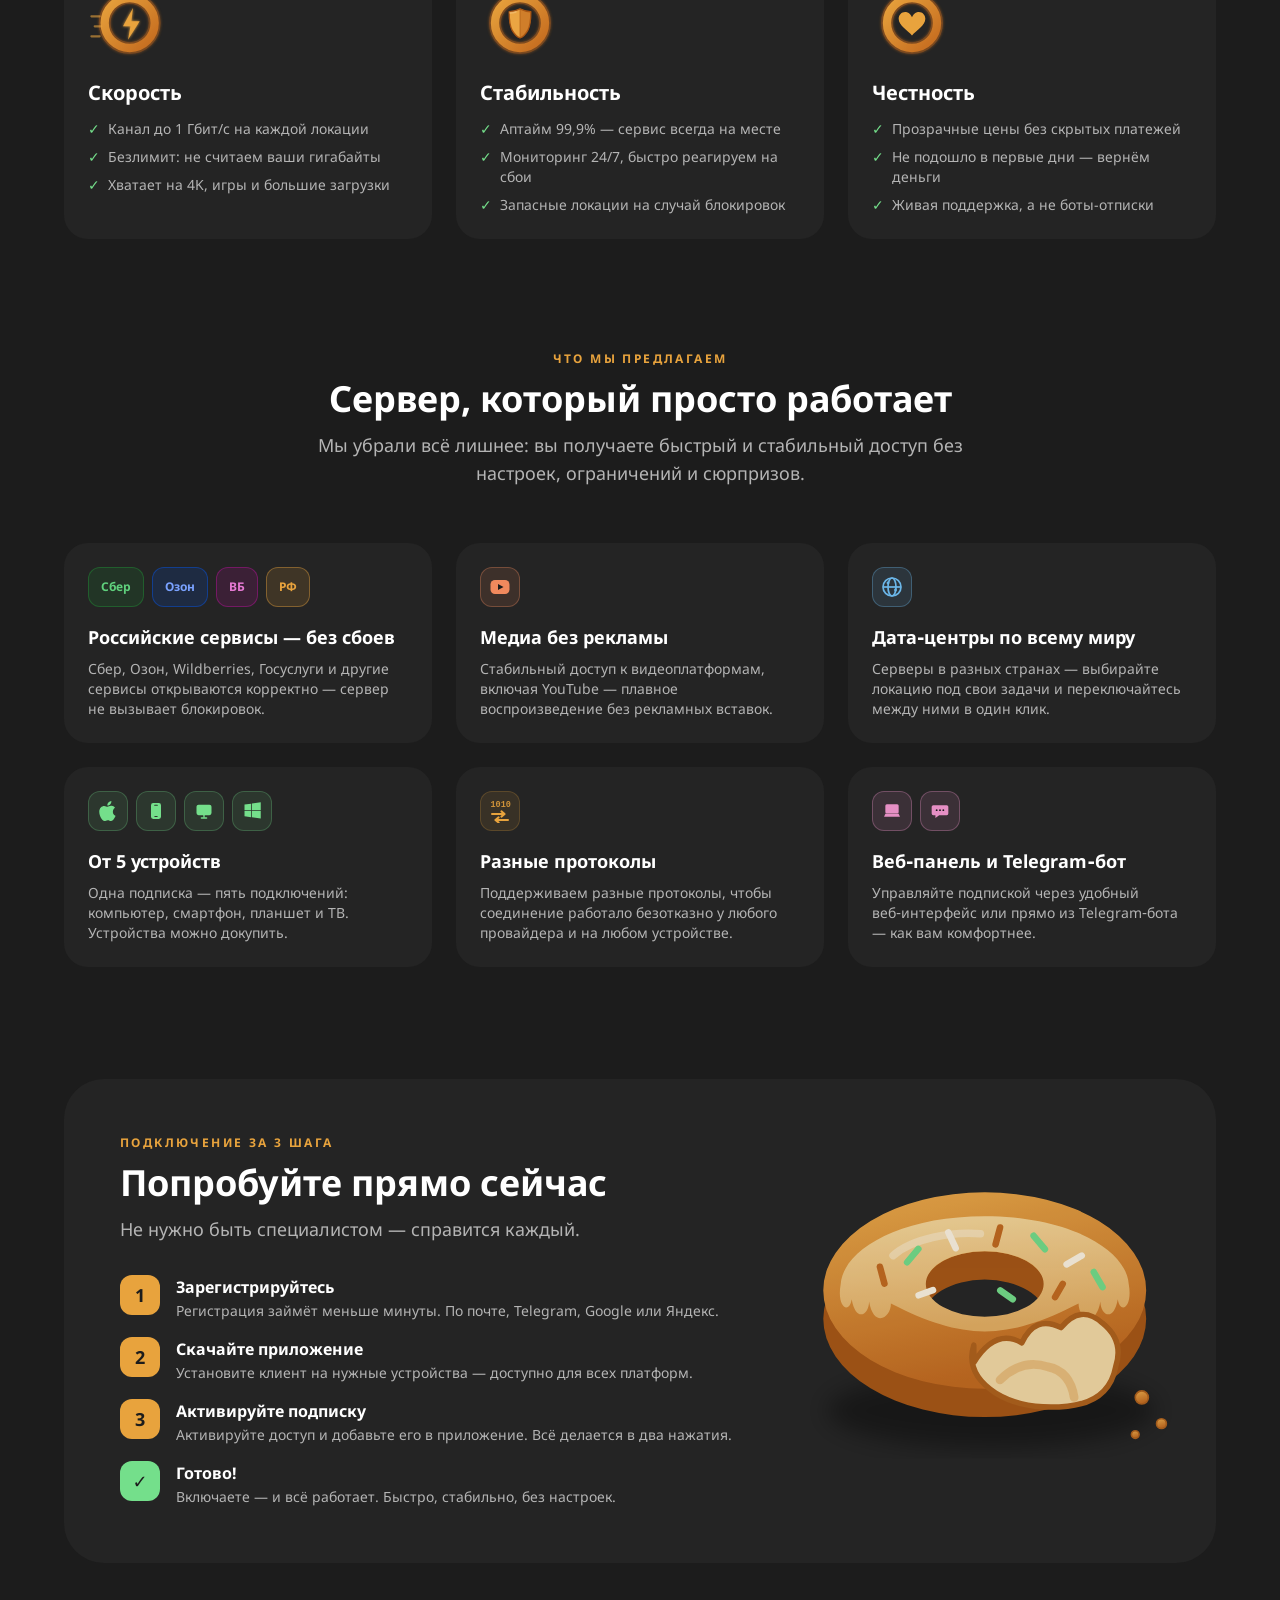
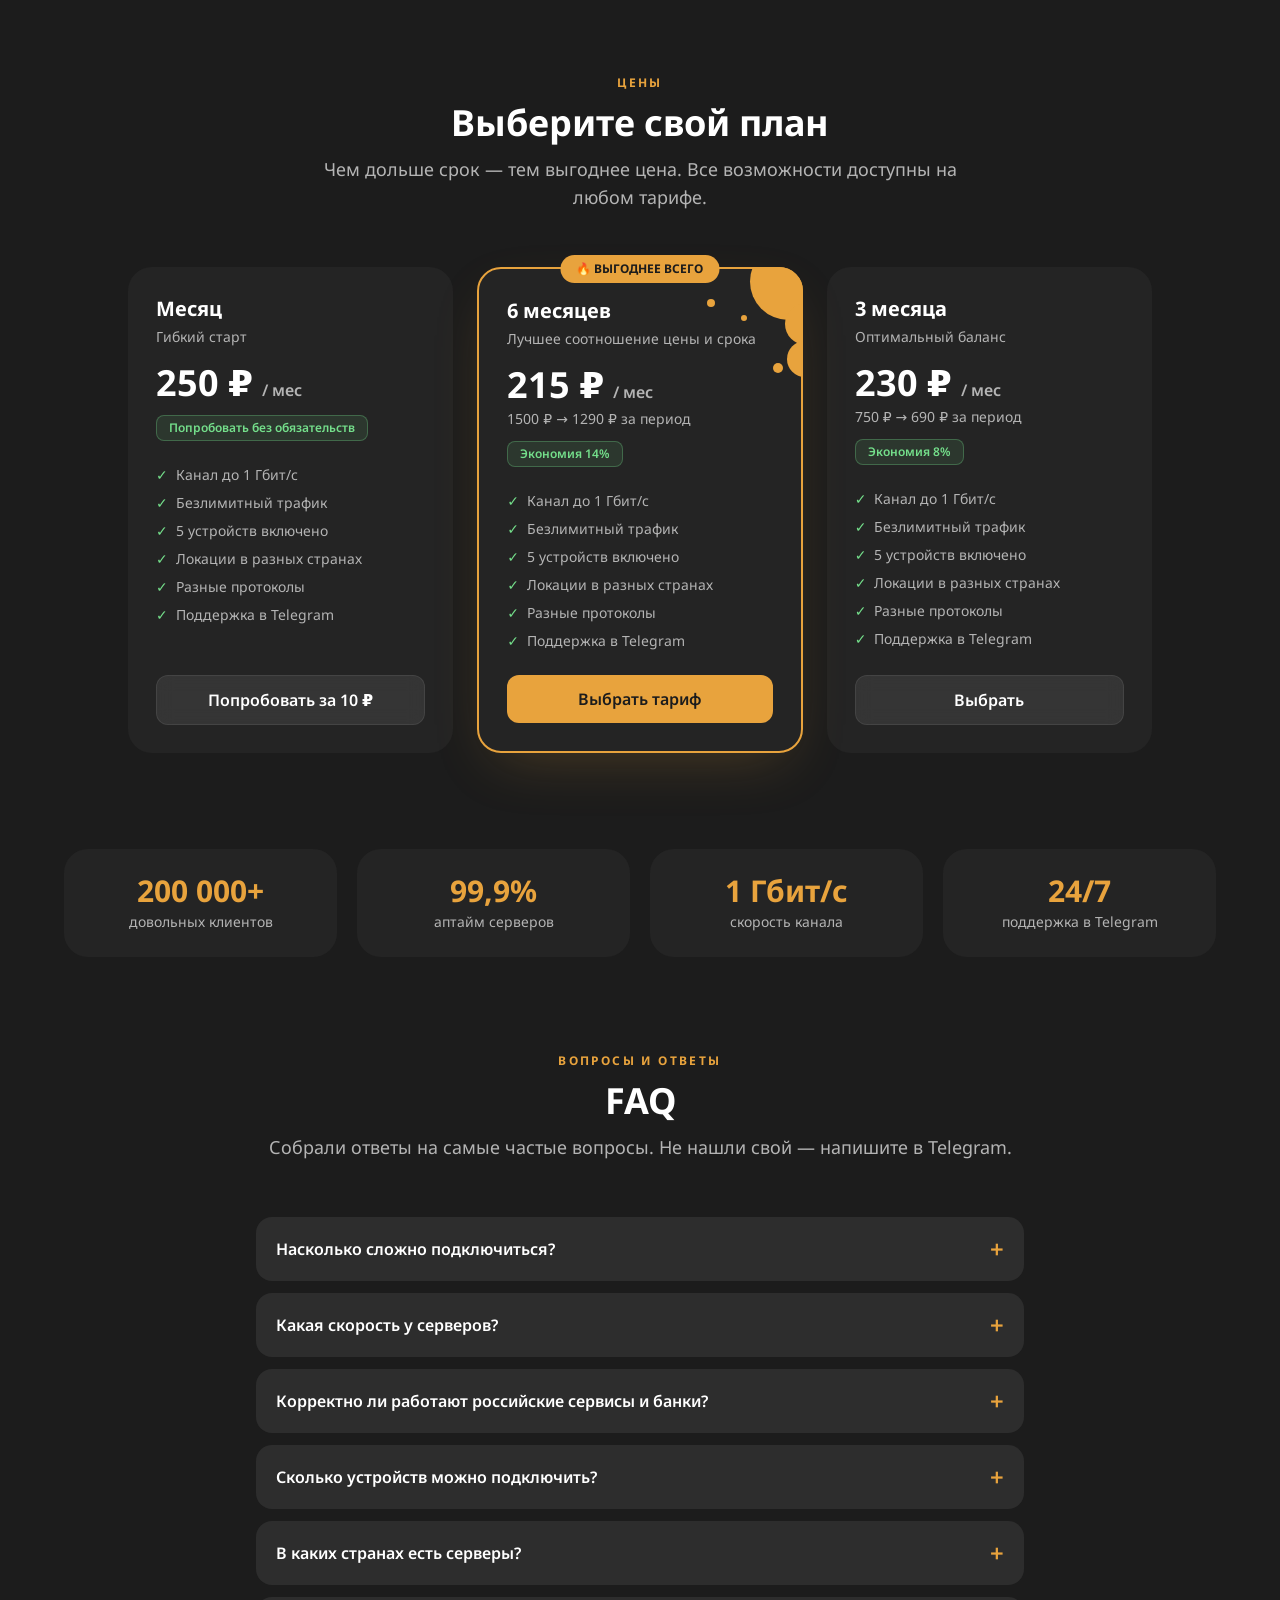
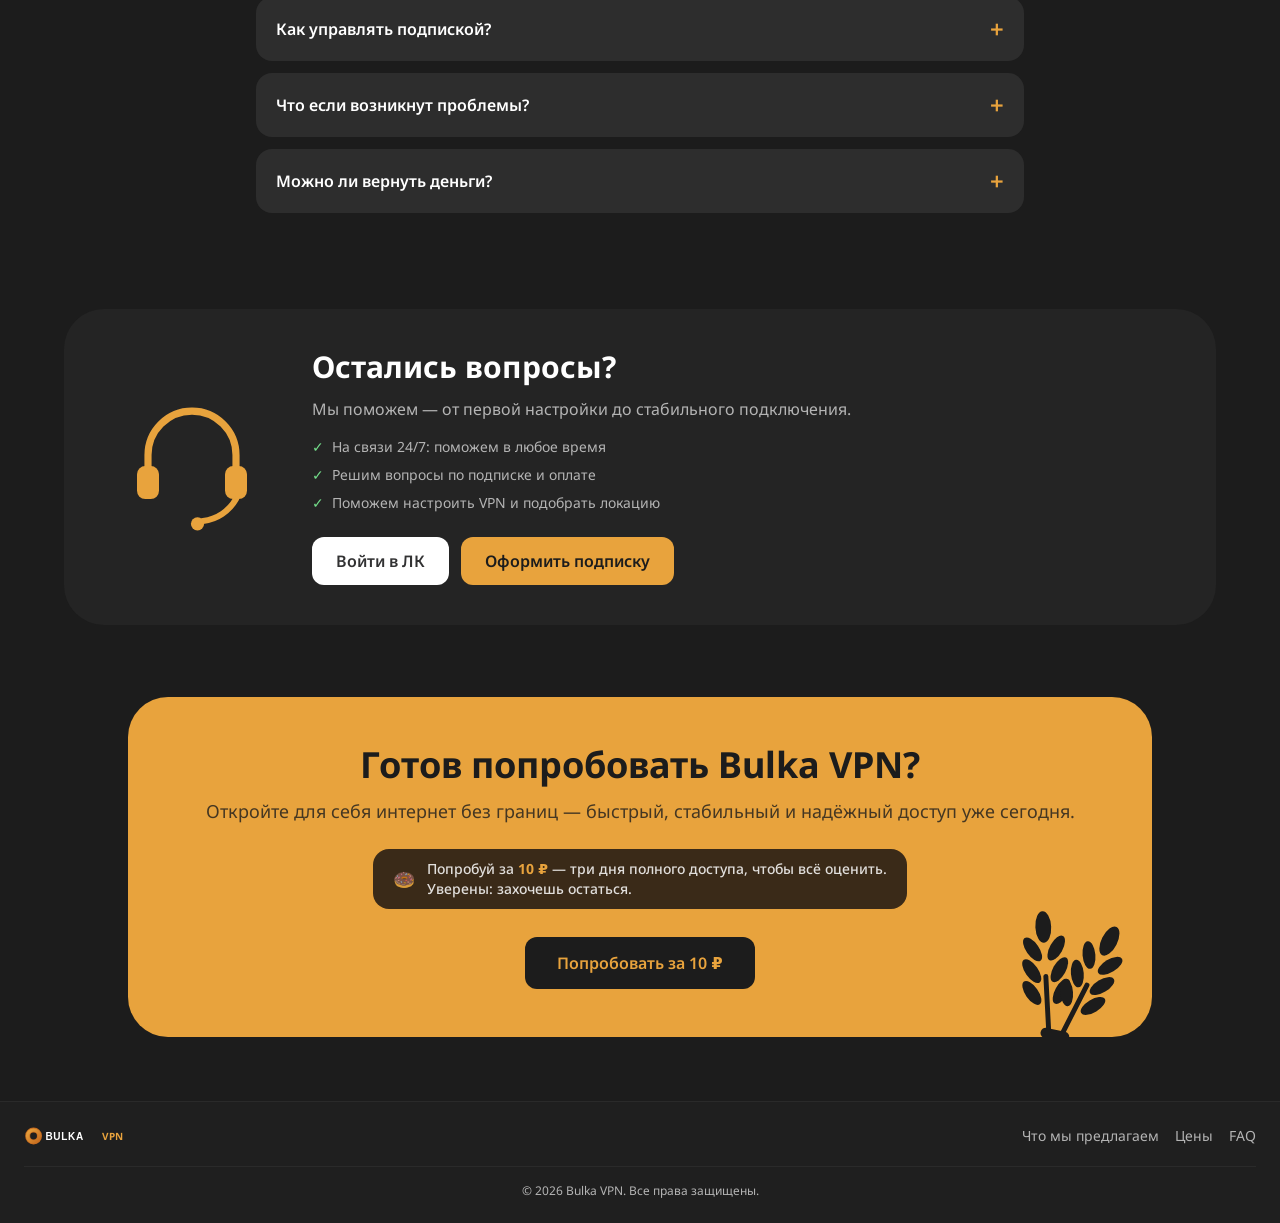
==== commit f66ed9a9: "feat(mainpage): add campaign parameter forwarding with ?s= alias Add JavaScript to capture campaign " ====
--- a/mainpage/index.html
+++ b/mainpage/index.html
@@ -948,6 +948,77 @@
       else if (!reduce) { tick(); }
     });
   })();
+
+  // ============ Campaign parameter forwarding ============
+  (function() {
+    'use strict';
+
+    const CAMPAIGN_KEY = 'campaign_slug';
+    const CAMPAIGN_TTL_KEY = 'campaign_slug_ttl';
+    const TTL_MS = 24 * 60 * 60 * 1000; // 24 hours
+    const SLUG_PATTERN = /^[a-zA-Z0-9_-]{1,64}$/;
+
+    // Capture campaign from URL (?s= or ?campaign=)
+    function captureCampaign() {
+      try {
+        const params = new URLSearchParams(window.location.search);
+        const slug = params.get('s') || params.get('campaign');
+
+        if (!slug || !SLUG_PATTERN.test(slug)) return null;
+
+        localStorage.setItem(CAMPAIGN_KEY, slug);
+        localStorage.setItem(CAMPAIGN_TTL_KEY, String(Date.now() + TTL_MS));
+
+        return slug;
+      } catch {
+        return null;
+      }
+    }
+
+    // Get valid campaign from localStorage
+    function getStoredCampaign() {
+      try {
+        const slug = localStorage.getItem(CAMPAIGN_KEY);
+        if (!slug) return null;
+
+        const ttl = localStorage.getItem(CAMPAIGN_TTL_KEY);
+        if (!ttl || isNaN(Number(ttl)) || Date.now() > Number(ttl)) {
+          localStorage.removeItem(CAMPAIGN_KEY);
+          localStorage.removeItem(CAMPAIGN_TTL_KEY);
+          return null;
+        }
+
+        return slug;
+      } catch {
+        return null;
+      }
+    }
+
+    // Append campaign to all cabinet links
+    function appendCampaignToLinks() {
+      const campaign = captureCampaign() || getStoredCampaign();
+      if (!campaign) return;
+
+      const links = document.querySelectorAll('a[href*="cabinet.bulkavpn.net"]');
+      links.forEach(function(link) {
+        try {
+          const url = new URL(link.href);
+          // Don't overwrite existing campaign parameter
+          if (!url.searchParams.has('campaign')) {
+            url.searchParams.set('campaign', campaign);
+            link.href = url.toString();
+          }
+        } catch {}
+      });
+    }
+
+    // Run on page load
+    if (document.readyState === 'loading') {
+      document.addEventListener('DOMContentLoaded', appendCampaignToLinks);
+    } else {
+      appendCampaignToLinks();
+    }
+  })();
 </script>
 </body>
 </html>
